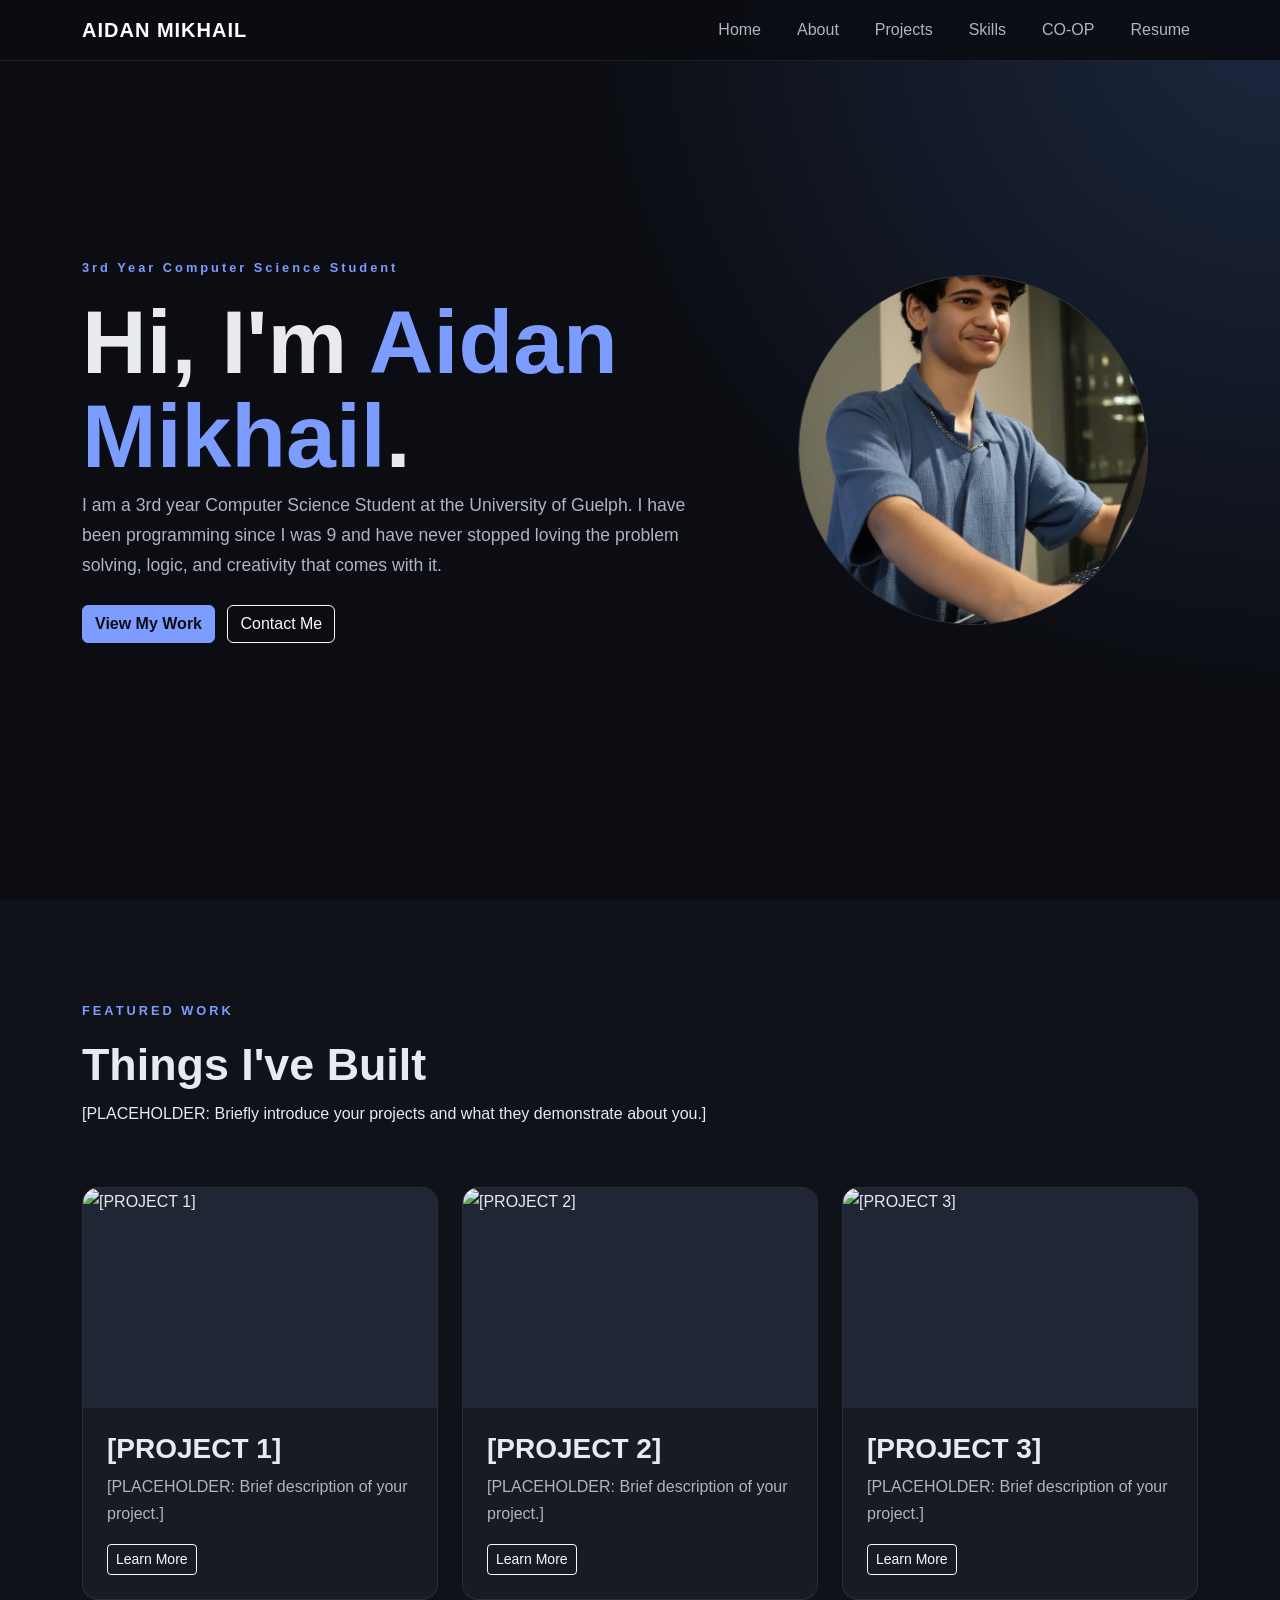
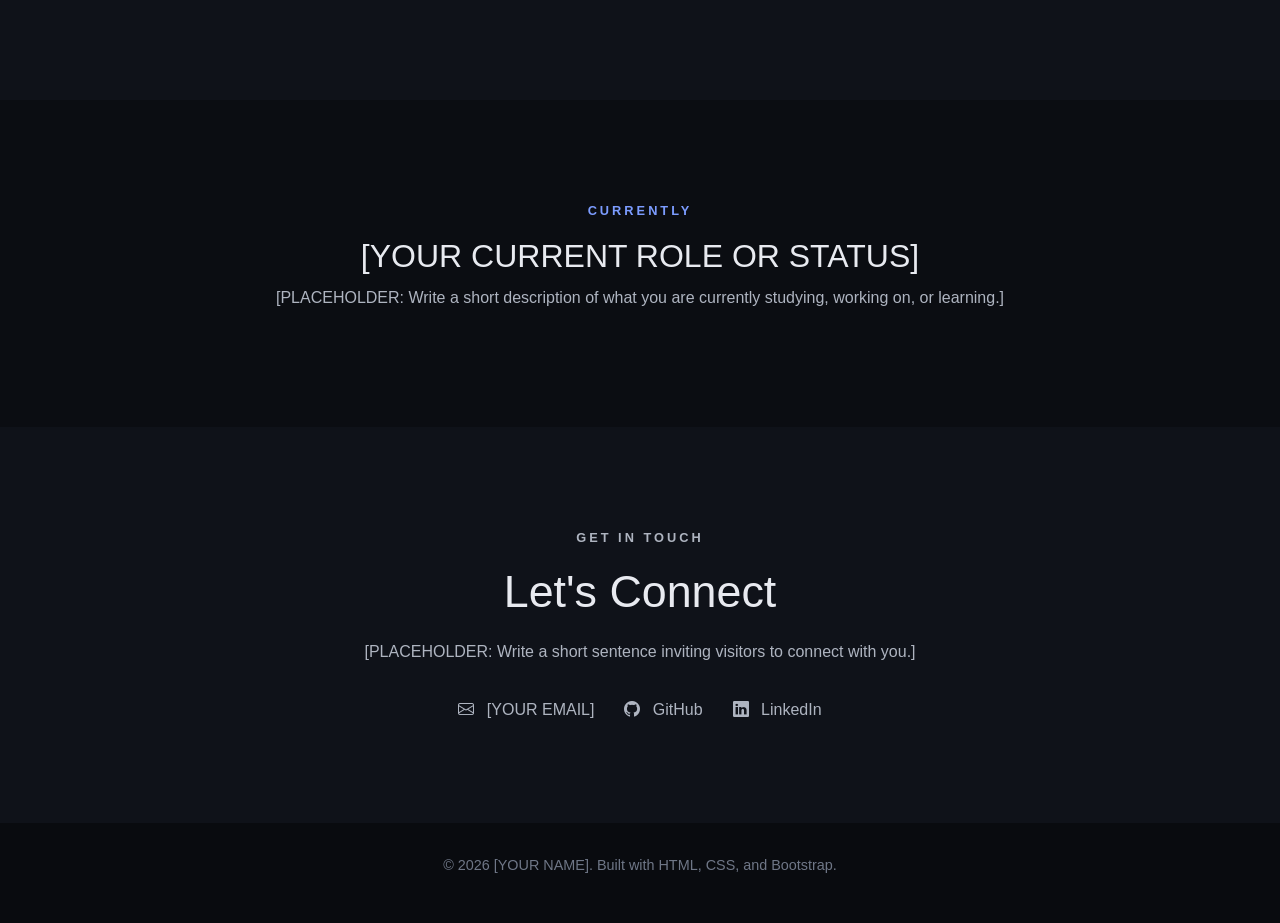
==== index.html @ ecac9c86 "Created Portfolio Placeholders" ====
<!DOCTYPE html>
<html lang="en">

<head>

    <meta charset="UTF-8">

    <meta name="viewport"
          content="width=device-width, initial-scale=1.0">

    <title>Aidan Mikhail | Portfolio</title>

    <!-- Bootstrap -->
    <link
        href="https://cdn.jsdelivr.net/npm/bootstrap@5.3.3/dist/css/bootstrap.min.css"
        rel="stylesheet">

    <!-- Bootstrap Icons -->
    <link
        rel="stylesheet"
        href="https://cdn.jsdelivr.net/npm/bootstrap-icons@1.11.3/font/bootstrap-icons.min.css">

    <!-- Custom CSS -->
    <link rel="stylesheet" href="css/style.css">

</head>


<body>


<!-- ================================================= -->
<!-- NAVIGATION                                        -->
<!-- ================================================= -->

<nav class="navbar navbar-expand-lg navbar-dark fixed-top">

    <div class="container">

        <a class="navbar-brand fw-bold"
           href="index.html">

            AIDAN MIKHAIL

        </a>


        <button
            class="navbar-toggler"
            type="button"
            data-bs-toggle="collapse"
            data-bs-target="#navbarNav">

            <span class="navbar-toggler-icon"></span>

        </button>


        <div class="collapse navbar-collapse"
             id="navbarNav">

            <ul class="navbar-nav ms-auto">

                <li class="nav-item">
                    <a class="nav-link"
                       href="index.html">

                        Home

                    </a>
                </li>


                <li class="nav-item">
                    <a class="nav-link"
                       href="about.html">

                        About

                    </a>
                </li>


                <li class="nav-item">
                    <a class="nav-link"
                       href="projects.html">

                        Projects

                    </a>
                </li>


                <li class="nav-item">
                    <a class="nav-link"
                       href="skills.html">

                        Skills

                    </a>
                </li>


                <li class="nav-item">
                    <a class="nav-link"
                       href="coop.html">

                        CO-OP

                    </a>
                </li>


                <li class="nav-item">
                    <a class="nav-link"
                       href="resume.html">

                        Resume

                    </a>
                </li>

            </ul>

        </div>

    </div>

</nav>



<!-- ================================================= -->
<!-- HERO                                              -->
<!-- ================================================= -->

<section class="hero-section">

    <div class="container">

        <div class="row align-items-center min-vh-100">


            <!-- HERO TEXT -->

            <div class="col-lg-7">

                <p class="hero-subtitle">
                    3rd Year Computer Science Student
                </p>


                <h1>

                    Hi, I'm
                    <span>Aidan Mikhail</span>.

                </h1>


                <p class="hero-description">

                    I am a 3rd year Computer Science Student at the University of Guelph. 
                    I have been programming since I was 9 and have never 
                    stopped loving the problem solving, logic, and creativity that comes with it.

                </p>


                <div class="mt-4">

                    <a href="projects.html"
                       class="btn btn-primary me-2">

                        View My Work

                    </a>


                    <a href="#contact"
                       class="btn btn-outline-light">

                        Contact Me

                    </a>

                </div>

            </div>



            <!-- PROFILE IMAGE -->

            <div class="col-lg-5 text-center">
                <div class="profile-image">
                    <img
                        src="assets/img/profile.jpg"
                        alt="IMAGE ERROR">

                </div>

            </div>

        </div>

    </div>

</section>



<!-- ================================================= -->
<!-- FEATURED PROJECTS                                 -->
<!-- ================================================= -->

<section class="section-padding section-dark">

    <div class="container">

        <div class="section-heading">

            <p class="section-label">
                FEATURED WORK
            </p>

            <h2>
                Things I've Built
            </h2>

            <p>

                [PLACEHOLDER:

                Briefly introduce your projects
                and what they demonstrate about you.]

            </p>

        </div>


        <div class="row g-4">


            <!-- PROJECT 1 -->

            <div class="col-md-4">

                <div class="project-card">

                    <div class="project-image">

                        <img
                            src="assets/images/project-1.jpg"
                            alt="[PROJECT 1]">

                    </div>


                    <div class="p-4">

                        <h3>
                            [PROJECT 1]
                        </h3>

                        <p>

                            [PLACEHOLDER:

                            Brief description of your project.]

                        </p>

                        <a href="projects.html"
                           class="btn btn-sm btn-outline-light">

                            Learn More

                        </a>

                    </div>

                </div>

            </div>



            <!-- PROJECT 2 -->

            <div class="col-md-4">

                <div class="project-card">

                    <div class="project-image">

                        <img
                            src="assets/images/project-2.jpg"
                            alt="[PROJECT 2]">

                    </div>


                    <div class="p-4">

                        <h3>
                            [PROJECT 2]
                        </h3>

                        <p>

                            [PLACEHOLDER:

                            Brief description of your project.]

                        </p>

                        <a href="projects.html"
                           class="btn btn-sm btn-outline-light">

                            Learn More

                        </a>

                    </div>

                </div>

            </div>



            <!-- PROJECT 3 -->

            <div class="col-md-4">

                <div class="project-card">

                    <div class="project-image">

                        <img
                            src="assets/images/project-3.jpg"
                            alt="[PROJECT 3]">

                    </div>


                    <div class="p-4">

                        <h3>
                            [PROJECT 3]
                        </h3>

                        <p>

                            [PLACEHOLDER:

                            Brief description of your project.]

                        </p>

                        <a href="projects.html"
                           class="btn btn-sm btn-outline-light">

                            Learn More

                        </a>

                    </div>

                </div>

            </div>


        </div>

    </div>

</section>



<!-- ================================================= -->
<!-- QUICK INTRODUCTION                               -->
<!-- ================================================= -->

<section class="section-padding">

    <div class="container text-center">

        <p class="section-label">
            CURRENTLY
        </p>

        <h2>
            [YOUR CURRENT ROLE OR STATUS]
        </h2>

        <p class="mx-auto content-limit">

            [PLACEHOLDER:

            Write a short description of what you are
            currently studying, working on, or learning.]

        </p>

    </div>

</section>



<!-- ================================================= -->
<!-- CONTACT                                           -->
<!-- ================================================= -->

<section id="contact"
         class="contact-section section-dark">

    <div class="container text-center">

        <p class="section-label">
            GET IN TOUCH
        </p>

        <h2>
            Let's Connect
        </h2>

        <p>

            [PLACEHOLDER:

            Write a short sentence inviting
            visitors to connect with you.]

        </p>


        <div class="contact-links">

            <a href="mailto:[YOUR EMAIL]">

                <i class="bi bi-envelope"></i>

                [YOUR EMAIL]

            </a>


            <a href="[YOUR GITHUB]">

                <i class="bi bi-github"></i>

                GitHub

            </a>


            <a href="[YOUR LINKEDIN]">

                <i class="bi bi-linkedin"></i>

                LinkedIn

            </a>

        </div>

    </div>

</section>



<!-- ================================================= -->
<!-- FOOTER                                            -->
<!-- ================================================= -->

<footer>

    <div class="container text-center">

        <p>
            © 2026 [YOUR NAME].
            Built with HTML, CSS, and Bootstrap.
        </p>

    </div>

</footer>



<!-- Bootstrap JavaScript -->

<script
    src="https://cdn.jsdelivr.net/npm/bootstrap@5.3.3/dist/js/bootstrap.bundle.min.js">
</script>

</body>

</html>
---- css/style.css ----
/* =========================================
   GLOBAL
========================================= */

* {
    box-sizing: border-box;
}

html {
    scroll-behavior: smooth;
    scroll-padding-top: 80px;
}

body {
    margin: 0;

    background: #0b0d12;

    color: #e8eaf0;

    font-family:
        Inter,
        -apple-system,
        BlinkMacSystemFont,
        "Segoe UI",
        sans-serif;

    line-height: 1.7;
}


/* =========================================
   NAVBAR
========================================= */

.navbar {
    background: rgba(11, 13, 18, 0.9);

    backdrop-filter: blur(12px);

    border-bottom:
        1px solid rgba(255, 255, 255, 0.08);
}

.navbar-brand {
    letter-spacing: 1px;
}

.nav-link {
    color: #aeb4c0 !important;

    margin-left: 20px;

    transition: 0.2s;
}

.nav-link:hover,
.nav-link.active {
    color: white !important;
}


/* =========================================
   HERO
========================================= */

.hero-section {
    background:
        radial-gradient(
            circle at top right,
            #1c2840 0%,
            #0b0d12 45%
        );
}

.hero-subtitle,
.section-label {
    color: #7c9cff;

    font-size: 0.8rem;

    font-weight: 700;

    letter-spacing: 3px;
}

.hero-section h1 {
    font-size: clamp(3rem, 7vw, 6rem);

    font-weight: 800;

    line-height: 1.05;
}

.hero-section h1 span {
    color: #7c9cff;
}

.hero-description {
    max-width: 650px;

    color: #aeb4c0;

    font-size: 1.1rem;
}


/* =========================================
   PAGE HEADER
========================================= */

.page-header {
    padding: 170px 0 90px;

    background:
        radial-gradient(
            circle at top right,
            #1c2840 0%,
            #0b0d12 50%
        );
}

.page-header h1 {
    font-size: 4rem;

    font-weight: 800;

    margin-bottom: 20px;
}


/* =========================================
   PROFILE IMAGE
========================================= */

.profile-image {
    width: 350px;

    height: 350px;

    margin: auto;

    overflow: hidden;

    border-radius: 50%;

    border:
        1px solid rgba(255, 255, 255, 0.15);
}

.profile-image img {
    width: 100%;

    height: 100%;

    object-fit: cover;
}


/* =========================================
   SECTIONS
========================================= */

.section-padding {
    padding: 100px 0;
}

.section-dark {
    background: #0f1219;
}

.section-heading {
    margin-bottom: 60px;

    max-width: 750px;
}

.section-heading h2 {
    font-size: 2.8rem;

    font-weight: 700;
}

.content-limit {
    max-width: 750px;

    color: #aeb4c0;
}


/* =========================================
   BUTTONS
========================================= */

.btn-primary {
    background: #7c9cff;

    border-color: #7c9cff;

    color: #0b0d12;

    font-weight: 600;
}

.btn-primary:hover {
    background: #9db4ff;

    border-color: #9db4ff;

    color: #0b0d12;
}


/* =========================================
   PROJECT CARDS
========================================= */

.project-card {
    height: 100%;

    background: #171b24;

    border:
        1px solid rgba(255, 255, 255, 0.08);

    border-radius: 16px;

    overflow: hidden;

    transition:
        transform 0.25s,
        border-color 0.25s;
}

.project-card:hover {
    transform: translateY(-8px);

    border-color: #7c9cff;
}

.project-image {
    height: 220px;

    display: flex;

    align-items: center;

    justify-content: center;

    overflow: hidden;

    background: #202633;
}

.project-image img {
    width: 100%;

    height: 100%;

    object-fit: cover;
}

.project-card h3,
.project-card h2 {
    font-weight: 700;
}

.project-card p {
    color: #aeb4c0;
}

.project-tech {
    color: #7c9cff !important;

    font-size: 0.85rem;
}


/* =========================================
   SKILLS
========================================= */

.skill-card {
    height: 100%;

    padding: 35px;

    background: #171b24;

    border-radius: 16px;

    border:
        1px solid rgba(255, 255, 255, 0.08);

    transition:
        transform 0.25s,
        border-color 0.25s;
}

.skill-card:hover {
    transform: translateY(-5px);

    border-color: #7c9cff;
}

.skill-card i {
    font-size: 2rem;

    color: #7c9cff;
}

.skill-card h3 {
    margin-top: 20px;

    margin-bottom: 20px;
}

.skill-card p {
    color: #aeb4c0;
}

.skill-list {
    padding: 0;

    margin: 0;

    list-style: none;
}

.skill-list li {
    padding: 7px 0;

    color: #aeb4c0;

    border-bottom:
        1px solid rgba(255, 255, 255, 0.05);
}


/* =========================================
   EDUCATION
========================================= */

.education-card {
    max-width: 800px;

    padding: 40px;

    background: #171b24;

    border-radius: 16px;

    border-left:
        3px solid #7c9cff;
}

.education-card h4 {
    color: #7c9cff;
}

.education-card p {
    color: #aeb4c0;
}


/* =========================================
   CONTACT
========================================= */

.contact-section {
    padding: 100px 0;
}

.contact-section h2 {
    font-size: 2.8rem;

    margin-bottom: 20px;
}

.contact-section p {
    color: #aeb4c0;
}

.contact-links {
    display: flex;

    justify-content: center;

    gap: 30px;

    flex-wrap: wrap;

    margin-top: 30px;
}

.contact-links a {
    color: #aeb4c0;

    text-decoration: none;

    transition: 0.2s;
}

.contact-links a:hover {
    color: #7c9cff;
}

.contact-links i {
    margin-right: 8px;
}


/* =========================================
   RESUME
========================================= */

.resume-placeholder {
    min-height: 400px;

    display: flex;

    flex-direction: column;

    align-items: center;

    justify-content: center;

    text-align: center;

    background: #171b24;

    border:
        1px dashed #586174;

    border-radius: 16px;
}

.resume-placeholder i {
    font-size: 4rem;

    color: #7c9cff;

    margin-bottom: 20px;
}

.resume-placeholder p {
    color: #aeb4c0;
}


/* =========================================
   FOOTER
========================================= */

footer {
    padding: 30px 0;

    background: #090b0f;

    color: #6f7787;

    font-size: 0.9rem;
}


/* =========================================
   MOBILE
========================================= */

@media (max-width: 991px) {

    .nav-link {
        margin-left: 0;

        margin-top: 10px;
    }

    .hero-section {
        text-align: center;
    }

    .hero-description {
        margin-left: auto;

        margin-right: auto;
    }

    .profile-image {
        width: 280px;

        height: 280px;

        margin-top: 90px;
    }

    .page-header h1 {
        font-size: 3rem;
    }

}


@media (max-width: 576px) {

    .section-padding {
        padding: 70px 0;
    }

    .hero-section h1 {
        font-size: 3rem;
    }

    .page-header h1 {
        font-size: 2.5rem;
    }

    .section-heading h2 {
        font-size: 2.2rem;
    }

}
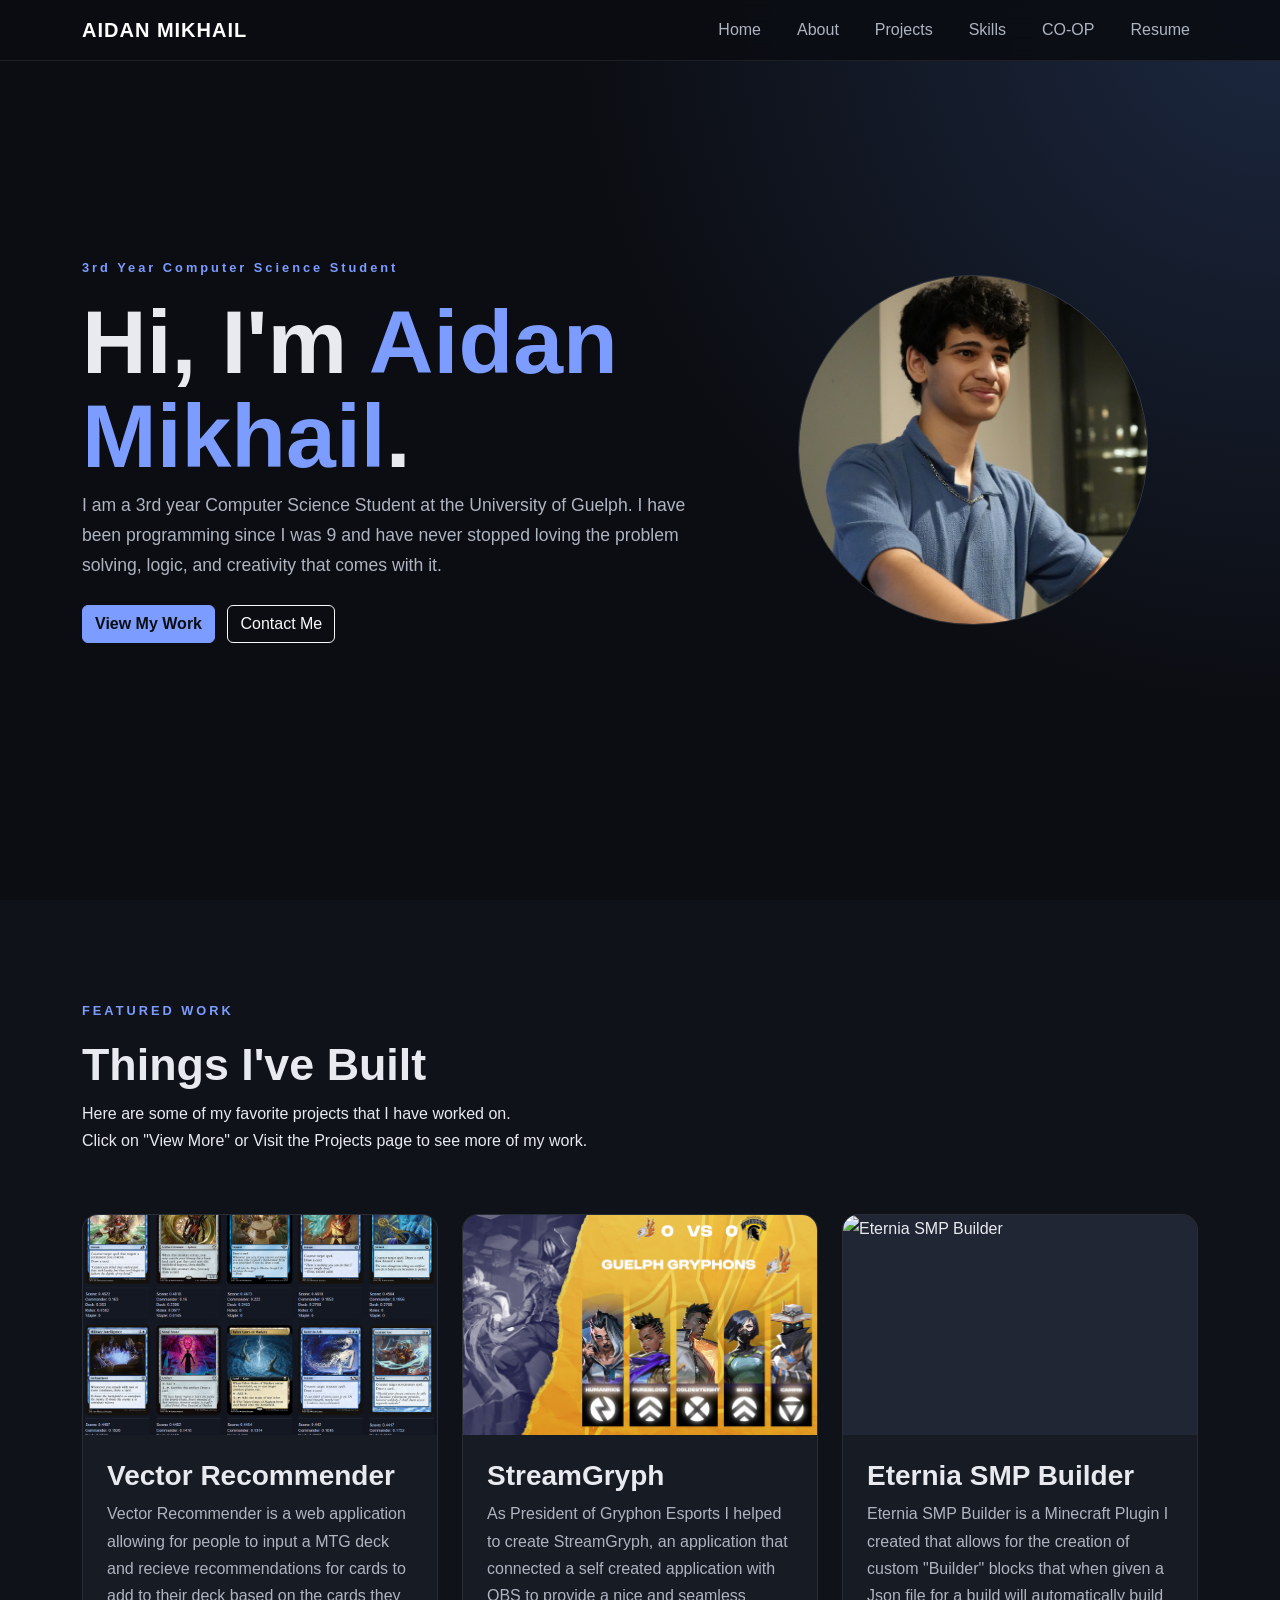
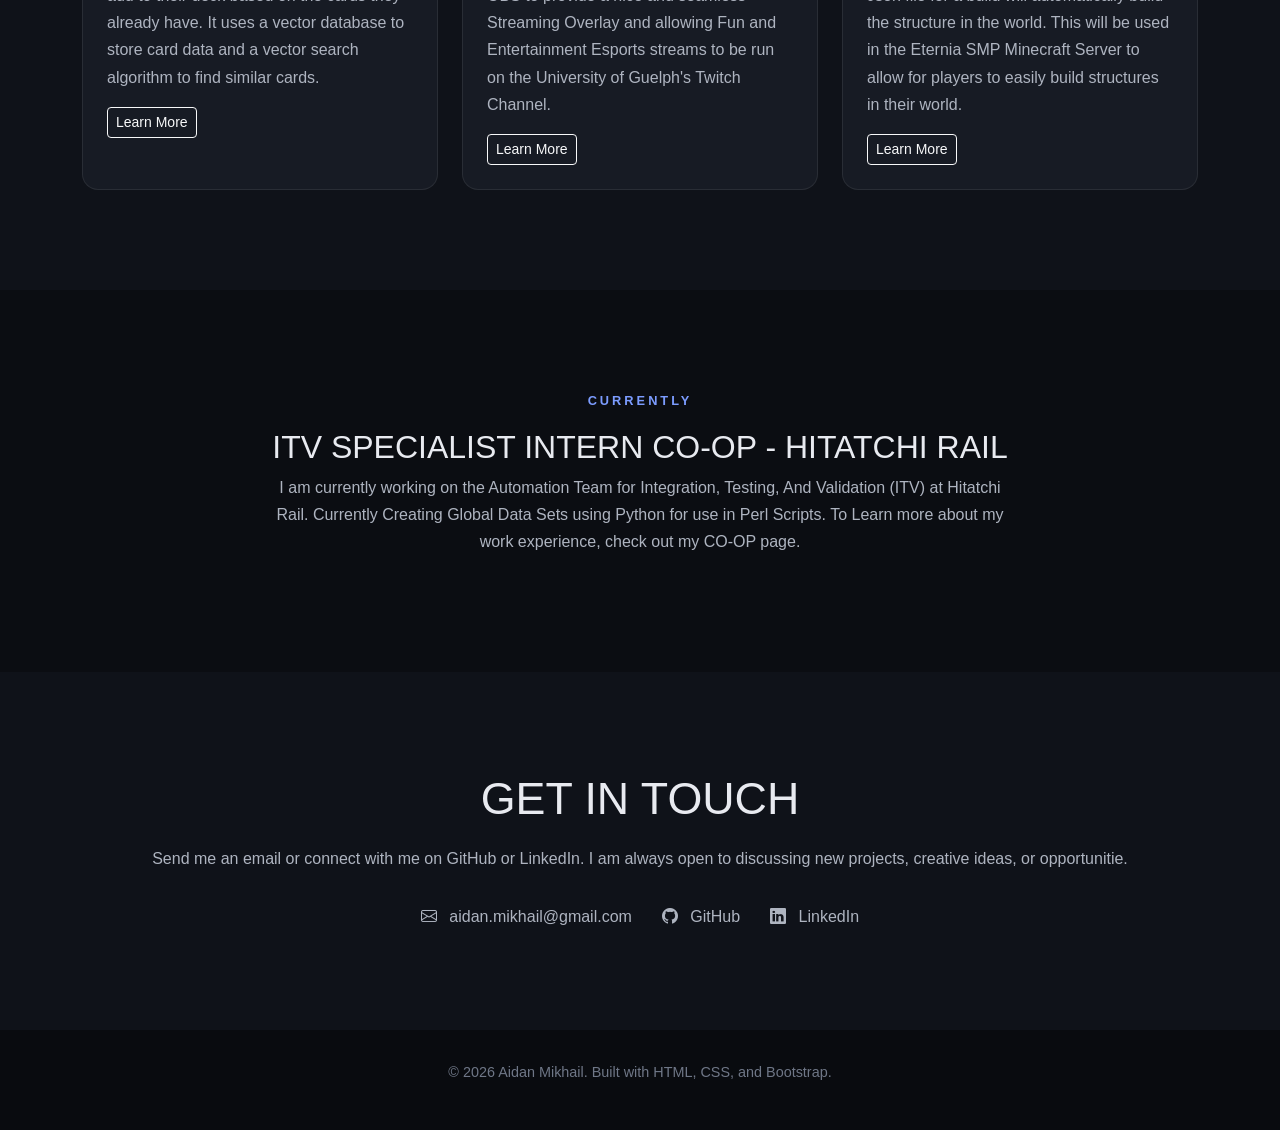
==== commit ff71de5b: "Added Finished Footer and Contacts to all the pages. Completed Home Page (Except for Picture of Proj" ====
--- a/index.html
+++ b/index.html
@@ -229,12 +229,8 @@
             </h2>
 
             <p>
-
-                [PLACEHOLDER:
-
-                Briefly introduce your projects
-                and what they demonstrate about you.]
-
+                Here are some of my favorite projects that I have worked on. <br>
+                Click on "View More" or Visit the Projects page to see more of my work.
             </p>
 
         </div>
@@ -252,8 +248,8 @@
                     <div class="project-image">
 
                         <img
-                            src="assets/images/project-1.jpg"
-                            alt="[PROJECT 1]">
+                            src="assets/img/project-1.jpg"
+                            alt="Vector Recommender">
 
                     </div>
 
@@ -261,15 +257,11 @@
                     <div class="p-4">
 
                         <h3>
-                            [PROJECT 1]
+                            Vector Recommender
                         </h3>
 
                         <p>
-
-                            [PLACEHOLDER:
-
-                            Brief description of your project.]
-
+                            Vector Recommender is a web application allowing for people to input a MTG deck and recieve recommendations for cards to add to their deck based on the cards they already have. It uses a vector database to store card data and a vector search algorithm to find similar cards.
                         </p>
 
                         <a href="projects.html"
@@ -296,8 +288,8 @@
                     <div class="project-image">
 
                         <img
-                            src="assets/images/project-2.jpg"
-                            alt="[PROJECT 2]">
+                            src="assets/img/project-2.jpg"
+                            alt="StreamGryph">
 
                     </div>
 
@@ -305,14 +297,12 @@
                     <div class="p-4">
 
                         <h3>
-                            [PROJECT 2]
+                            StreamGryph
                         </h3>
 
                         <p>
 
-                            [PLACEHOLDER:
-
-                            Brief description of your project.]
+                            As President of Gryphon Esports I helped to create StreamGryph, an application that connected a self created application with OBS to provide a nice and seamless Streaming Overlay and allowing Fun and Entertainment Esports streams to be run on the University of Guelph's Twitch Channel.
 
                         </p>
 
@@ -340,8 +330,8 @@
                     <div class="project-image">
 
                         <img
-                            src="assets/images/project-3.jpg"
-                            alt="[PROJECT 3]">
+                            src="assets/img/project-3.jpg"
+                            alt="Eternia SMP Builder">
 
                     </div>
 
@@ -349,14 +339,12 @@
                     <div class="p-4">
 
                         <h3>
-                            [PROJECT 3]
+                            Eternia SMP Builder
                         </h3>
 
                         <p>
 
-                            [PLACEHOLDER:
-
-                            Brief description of your project.]
+                            Eternia SMP Builder is a Minecraft Plugin I created that allows for the creation of custom "Builder" blocks that when given a Json file for a build will automatically build the structure in the world. This will be used in the Eternia SMP Minecraft Server to allow for players to easily build structures in their world.
 
                         </p>
 
@@ -395,15 +383,12 @@
         </p>
 
         <h2>
-            [YOUR CURRENT ROLE OR STATUS]
+            ITV SPECIALIST INTERN CO-OP - HITATCHI RAIL
         </h2>
 
         <p class="mx-auto content-limit">
 
-            [PLACEHOLDER:
-
-            Write a short description of what you are
-            currently studying, working on, or learning.]
+            I am currently working on the Automation Team for Integration, Testing, And Validation (ITV) at Hitatchi Rail. Currently Creating Global Data Sets using Python for use in Perl Scripts. To Learn more about my work experience, check out my CO-OP page.
 
         </p>
 
@@ -422,70 +407,63 @@
 
     <div class="container text-center">
 
-        <p class="section-label">
+        <h2>
             GET IN TOUCH
+        </h2>
+
+        <p>
+
+            Send me an email or connect with me on GitHub or LinkedIn. I am always open to discussing new projects, creative ideas, or opportunitie.
+
         </p>
 
-        <h2>
-            Let's Connect
-        </h2>
+
+        <div class="contact-links">
+
+            <a href="mailto:aidan.mikhail@gmail.com">
+
+                <i class="bi bi-envelope"></i>
+
+                aidan.mikhail@gmail.com
+
+            </a>
+
+
+            <a href="https://github.com/AidanMikhail">
+
+                <i class="bi bi-github"></i>
+
+                GitHub
+
+            </a>
+
+
+            <a href="https://www.linkedin.com/in/aidan-mikhail/">
+
+                <i class="bi bi-linkedin"></i>
+
+                LinkedIn
+
+            </a>
+
+        </div>
+
+    </div>
+
+</section>
+
+
+
+<!-- ================================================= -->
+<!-- FOOTER                                            -->
+<!-- ================================================= -->
+
+<footer>
+
+    <div class="container text-center">
 
         <p>
-
-            [PLACEHOLDER:
-
-            Write a short sentence inviting
-            visitors to connect with you.]
-
-        </p>
-
-
-        <div class="contact-links">
-
-            <a href="mailto:[YOUR EMAIL]">
-
-                <i class="bi bi-envelope"></i>
-
-                [YOUR EMAIL]
-
-            </a>
-
-
-            <a href="[YOUR GITHUB]">
-
-                <i class="bi bi-github"></i>
-
-                GitHub
-
-            </a>
-
-
-            <a href="[YOUR LINKEDIN]">
-
-                <i class="bi bi-linkedin"></i>
-
-                LinkedIn
-
-            </a>
-
-        </div>
-
-    </div>
-
-</section>
-
-
-
-<!-- ================================================= -->
-<!-- FOOTER                                            -->
-<!-- ================================================= -->
-
-<footer>
-
-    <div class="container text-center">
-
-        <p>
-            © 2026 [YOUR NAME].
+            © 2026 Aidan Mikhail.
             Built with HTML, CSS, and Bootstrap.
         </p>
 
--- a/css/style.css
+++ b/css/style.css
@@ -138,7 +138,7 @@
 
     height: 350px;
 
-    margin: auto;
+    margin: 180px auto;
 
     overflow: hidden;
 
@@ -154,6 +154,7 @@
     height: 100%;
 
     object-fit: cover;
+    object-position: center 10%;
 }
 
 
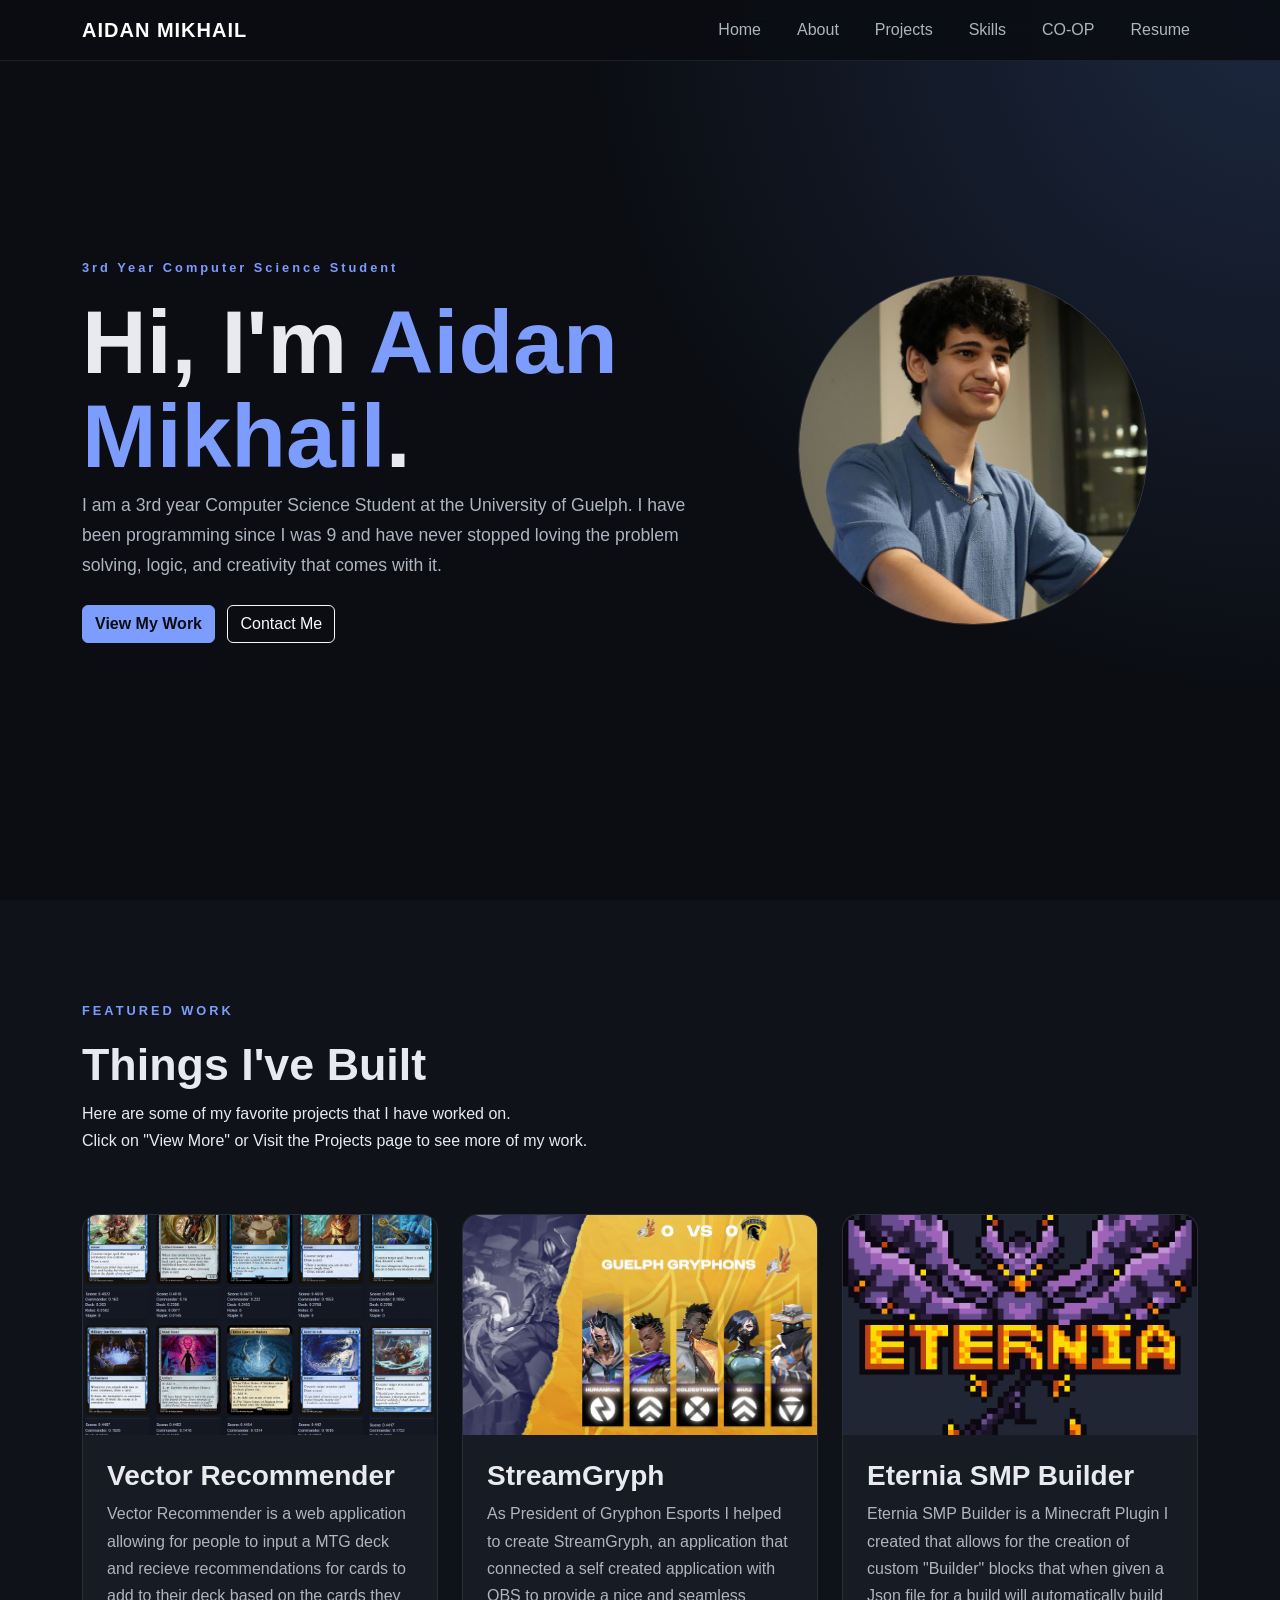
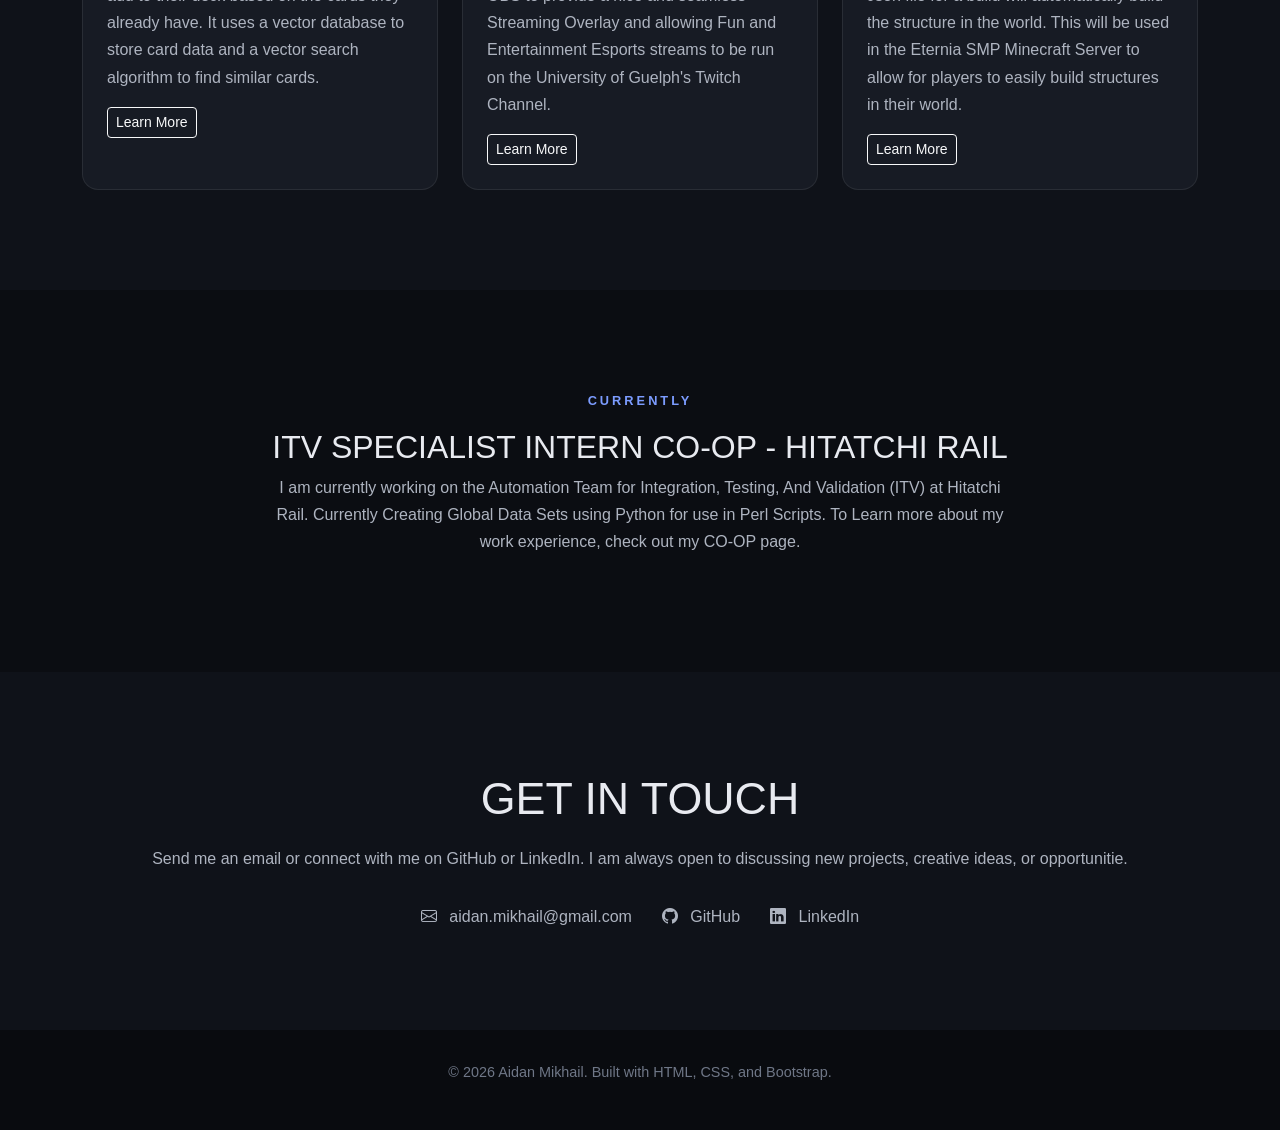
==== commit 9e7bfbd1: "Finished Project Page" ====
--- a/index.html
+++ b/index.html
@@ -8,7 +8,7 @@
     <meta name="viewport"
           content="width=device-width, initial-scale=1.0">
 
-    <title>Aidan Mikhail | Portfolio</title>
+    <title> Portfolio | AIDAN MIKHAIL </title>
 
     <!-- Bootstrap -->
     <link
--- a/css/style.css
+++ b/css/style.css
@@ -135,10 +135,9 @@
 
 .profile-image {
     width: 350px;
-
     height: 350px;
 
-    margin: 180px auto;
+    margin: 0 auto;
 
     overflow: hidden;
 
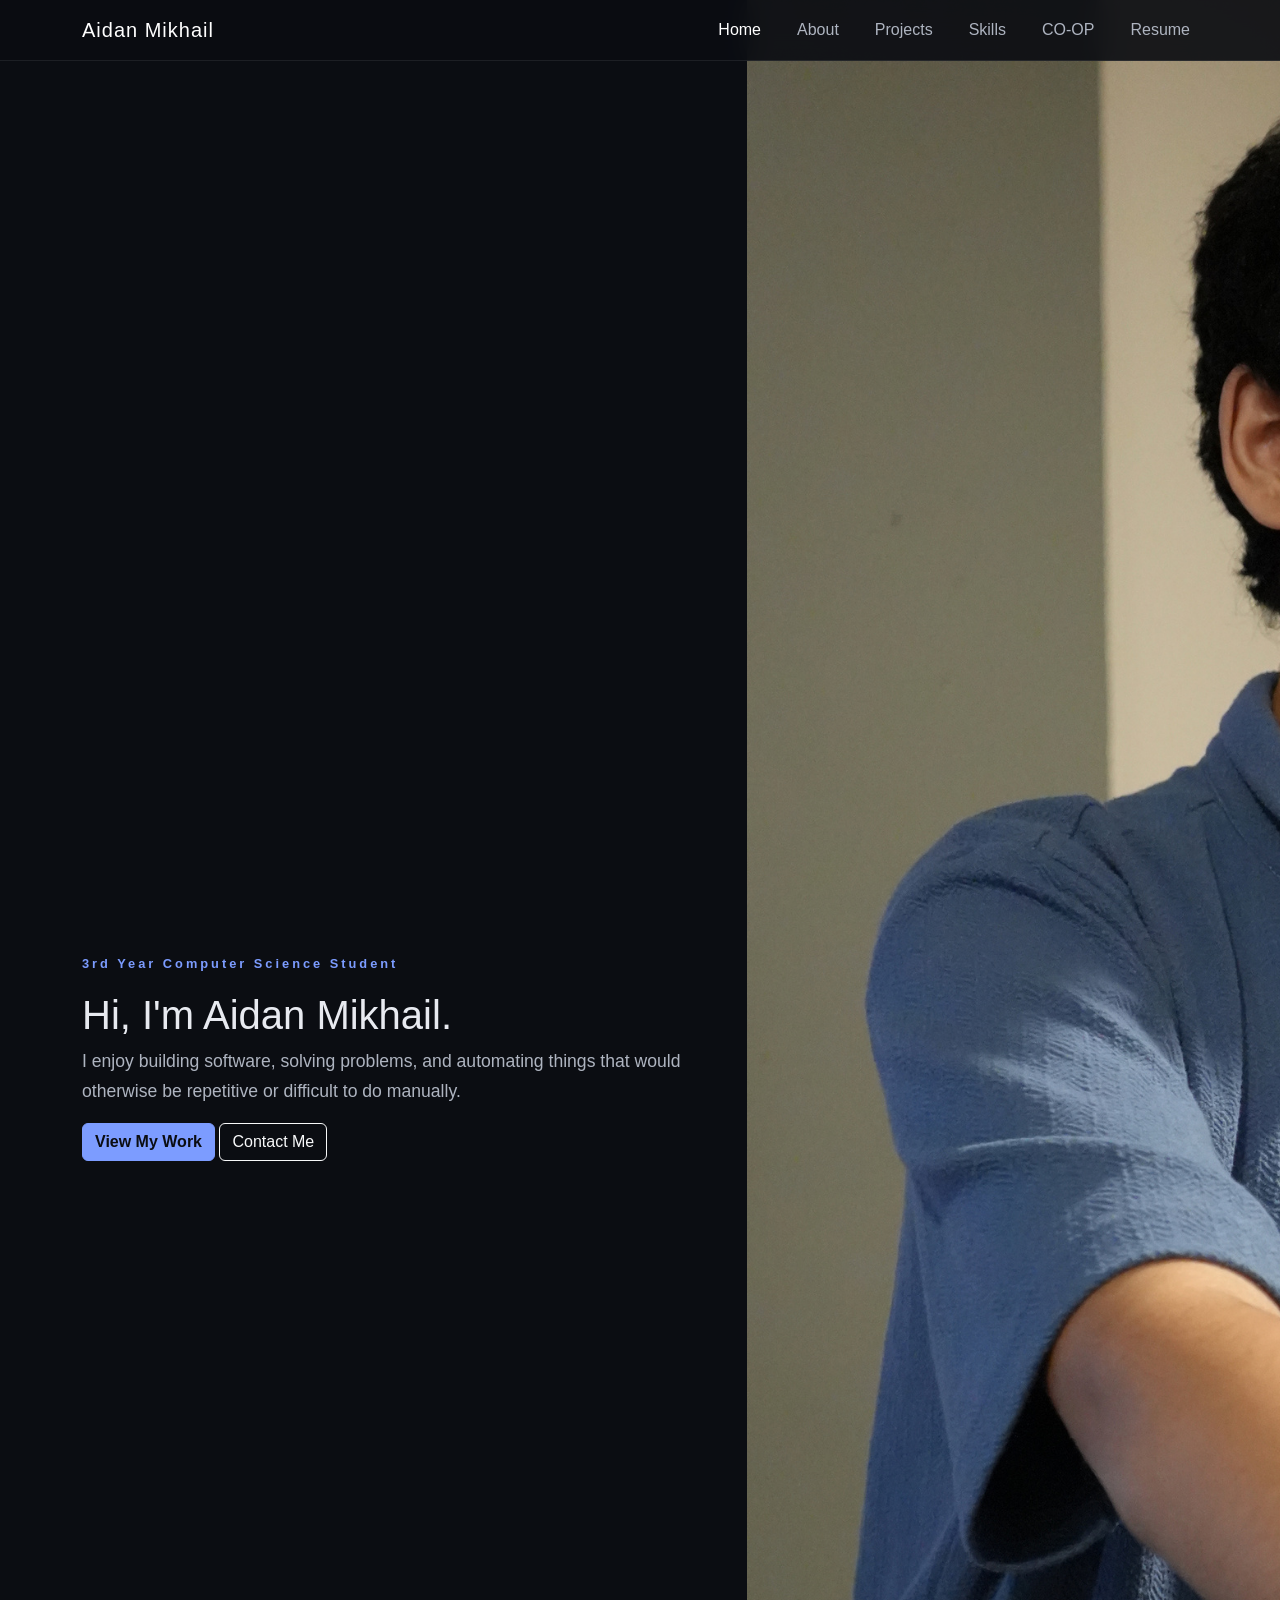
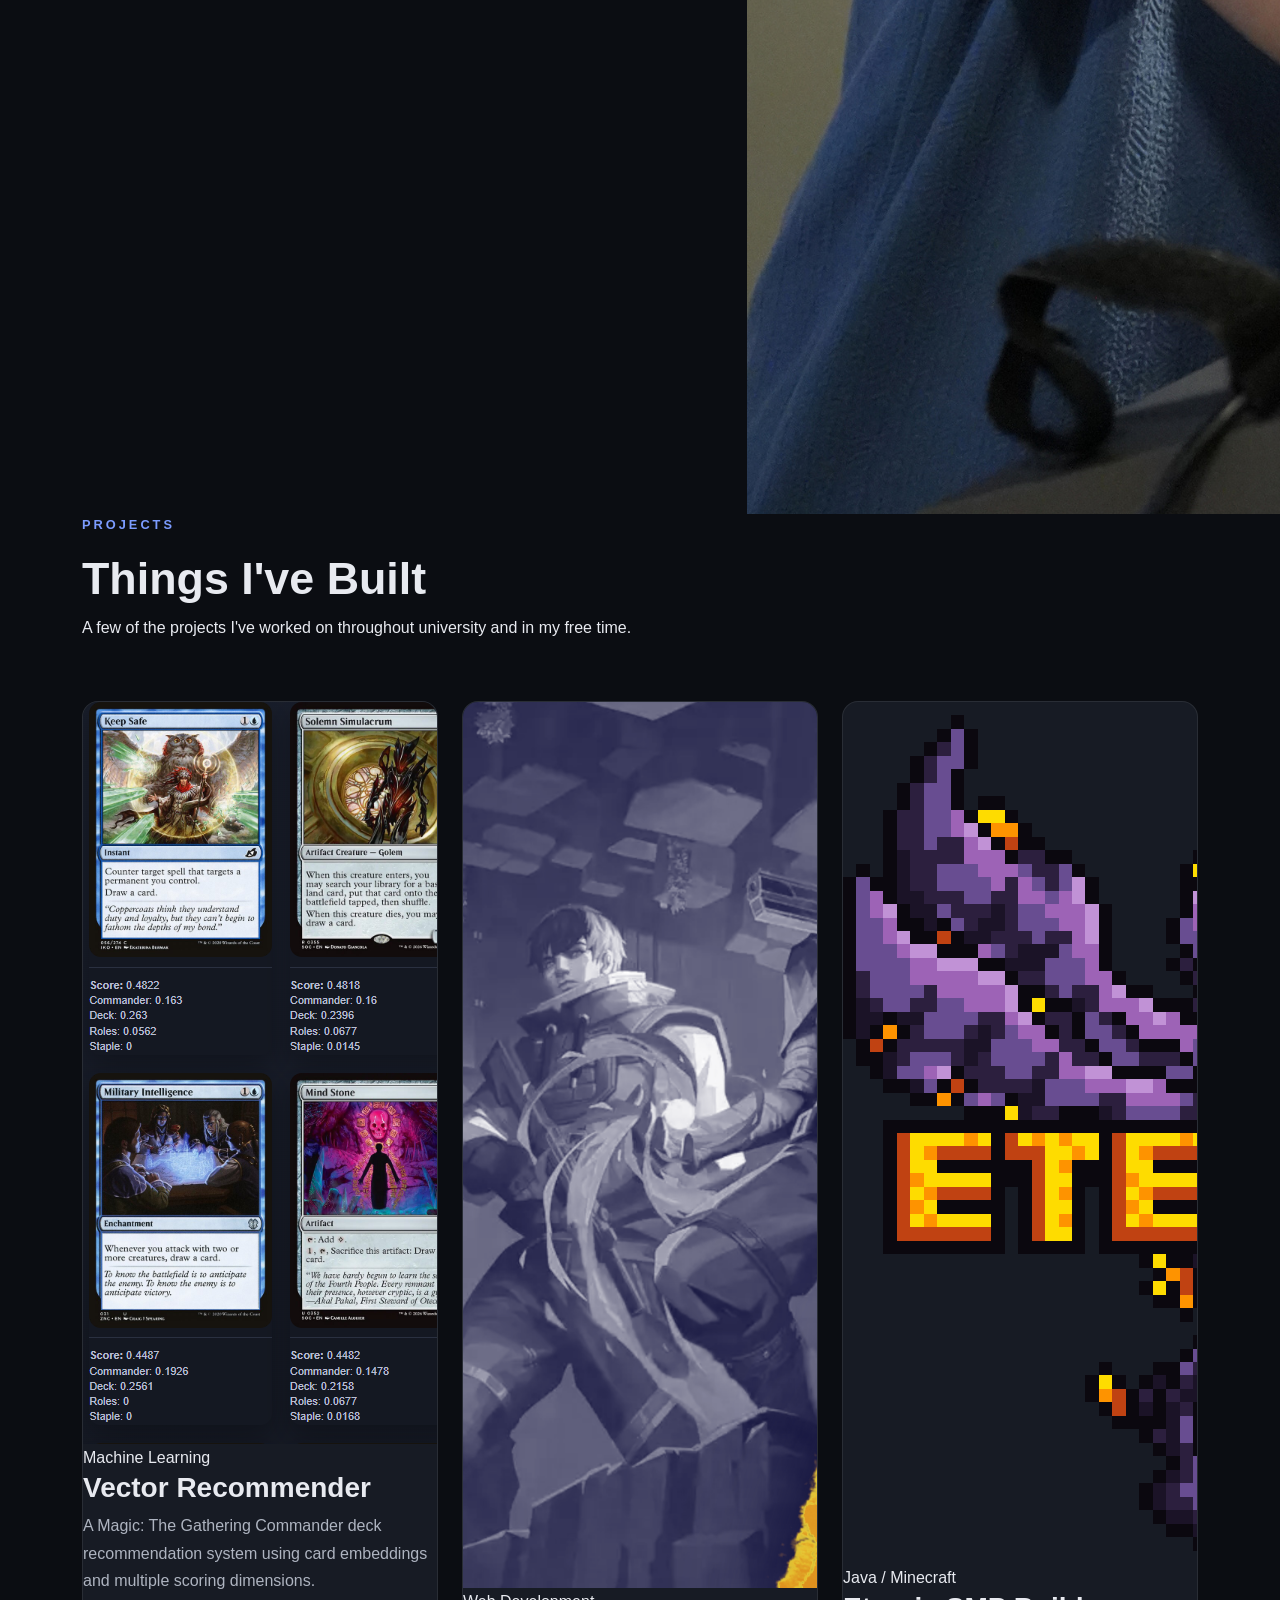
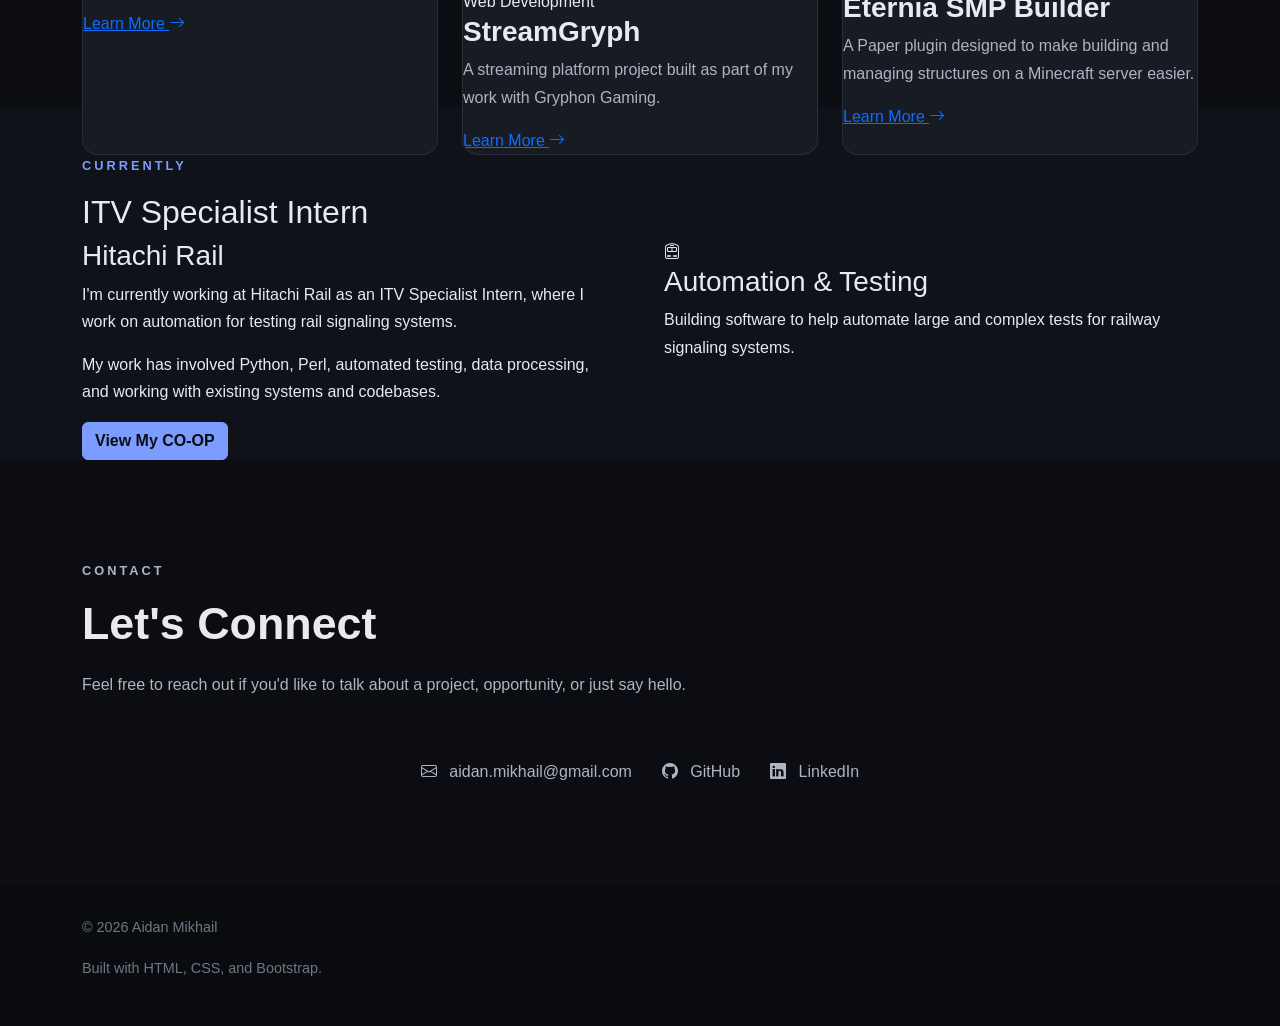
==== commit 9035673c: "Added Electric Cursor Effect to pages. This was created with the help of AI" ====
--- a/index.html
+++ b/index.html
@@ -1,14 +1,14 @@
 <!DOCTYPE html>
 <html lang="en">
-
 <head>
 
     <meta charset="UTF-8">
 
-    <meta name="viewport"
-          content="width=device-width, initial-scale=1.0">
-
-    <title> Portfolio | AIDAN MIKHAIL </title>
+    <meta
+        name="viewport"
+        content="width=device-width, initial-scale=1.0">
+
+    <title>Home | Aidan Mikhail</title>
 
     <!-- Bootstrap -->
     <link
@@ -21,102 +21,93 @@
         href="https://cdn.jsdelivr.net/npm/bootstrap-icons@1.11.3/font/bootstrap-icons.min.css">
 
     <!-- Custom CSS -->
-    <link rel="stylesheet" href="css/style.css">
+    <link
+        rel="stylesheet"
+        href="css/style.css">
+    <link rel="stylesheet" href="css/electric-cursor.css">
 
 </head>
 
-
 <body>
 
-
-<!-- ================================================= -->
-<!-- NAVIGATION                                        -->
-<!-- ================================================= -->
+<!-- =========================================
+     NAVBAR
+========================================= -->
 
 <nav class="navbar navbar-expand-lg navbar-dark fixed-top">
 
     <div class="container">
 
-        <a class="navbar-brand fw-bold"
-           href="index.html">
-
-            AIDAN MIKHAIL
-
+        <a
+            class="navbar-brand electric-hover"
+            href="index.html">
+            Aidan Mikhail
         </a>
-
 
         <button
             class="navbar-toggler"
             type="button"
             data-bs-toggle="collapse"
-            data-bs-target="#navbarNav">
+            data-bs-target="#navbarNav"
+            aria-controls="navbarNav"
+            aria-expanded="false"
+            aria-label="Toggle navigation">
 
             <span class="navbar-toggler-icon"></span>
 
         </button>
 
-
-        <div class="collapse navbar-collapse"
-             id="navbarNav">
+        <div
+            class="collapse navbar-collapse"
+            id="navbarNav">
 
             <ul class="navbar-nav ms-auto">
 
                 <li class="nav-item">
-                    <a class="nav-link"
-                       href="index.html">
-
+                    <a
+                        class="nav-link active electric-hover"
+                        href="index.html">
                         Home
-
                     </a>
                 </li>
 
-
                 <li class="nav-item">
-                    <a class="nav-link"
-                       href="about.html">
-
+                    <a
+                        class="nav-link electric-hover"
+                        href="about.html">
                         About
-
                     </a>
                 </li>
 
-
                 <li class="nav-item">
-                    <a class="nav-link"
-                       href="projects.html">
-
+                    <a
+                        class="nav-link electric-hover"
+                        href="projects.html">
                         Projects
-
                     </a>
                 </li>
 
-
                 <li class="nav-item">
-                    <a class="nav-link"
-                       href="skills.html">
-
+                    <a
+                        class="nav-link electric-hover"
+                        href="skills.html">
                         Skills
-
                     </a>
                 </li>
 
-
                 <li class="nav-item">
-                    <a class="nav-link"
-                       href="coop.html">
-
+                    <a
+                        class="nav-link electric-hover"
+                        href="coop.html">
                         CO-OP
-
                     </a>
                 </li>
 
-
                 <li class="nav-item">
-                    <a class="nav-link"
-                       href="resume.html">
-
+                    <a
+                        class="nav-link electric-hover"
+                        href="resume.html">
                         Resume
-
                     </a>
                 </li>
 
@@ -129,19 +120,15 @@
 </nav>
 
 
-
-<!-- ================================================= -->
-<!-- HERO                                              -->
-<!-- ================================================= -->
-
-<section class="hero-section">
+<!-- =========================================
+     HERO
+========================================= -->
+
+<section class="hero">
 
     <div class="container">
 
-        <div class="row align-items-center min-vh-100">
-
-
-            <!-- HERO TEXT -->
+        <div class="row align-items-center">
 
             <div class="col-lg-7">
 
@@ -149,56 +136,41 @@
                     3rd Year Computer Science Student
                 </p>
 
-
                 <h1>
-
                     Hi, I'm
-                    <span>Aidan Mikhail</span>.
-
+                    <span>Aidan Mikhail.</span>
                 </h1>
 
-
                 <p class="hero-description">
-
-                    I am a 3rd year Computer Science Student at the University of Guelph. 
-                    I have been programming since I was 9 and have never 
-                    stopped loving the problem solving, logic, and creativity that comes with it.
-
+                    I enjoy building software, solving problems, and
+                    automating things that would otherwise be repetitive
+                    or difficult to do manually.
                 </p>
 
-
-                <div class="mt-4">
-
-                    <a href="projects.html"
-                       class="btn btn-primary me-2">
-
+                <div class="hero-buttons">
+
+                    <a
+                        href="projects.html"
+                        class="btn btn-primary electric-hover">
                         View My Work
-
-                    </a>
-
-
-                    <a href="#contact"
-                       class="btn btn-outline-light">
-
+                    </a>
+
+                    <a
+                        href="#contact"
+                        class="btn btn-outline-light electric-hover">
                         Contact Me
-
                     </a>
 
                 </div>
 
             </div>
 
-
-
-            <!-- PROFILE IMAGE -->
-
             <div class="col-lg-5 text-center">
-                <div class="profile-image">
-                    <img
-                        src="assets/img/profile.jpg"
-                        alt="IMAGE ERROR">
-
-                </div>
+
+                <img
+                    src="assets/img/profile.jpg"
+                    alt="Aidan Mikhail"
+                    class="hero-image">
 
             </div>
 
@@ -209,19 +181,18 @@
 </section>
 
 
-
-<!-- ================================================= -->
-<!-- FEATURED PROJECTS                                 -->
-<!-- ================================================= -->
-
-<section class="section-padding section-dark">
+<!-- =========================================
+     FEATURED PROJECTS
+========================================= -->
+
+<section class="section" id="projects">
 
     <div class="container">
 
         <div class="section-heading">
 
             <p class="section-label">
-                FEATURED WORK
+                PROJECTS
             </p>
 
             <h2>
@@ -229,8 +200,8 @@
             </h2>
 
             <p>
-                Here are some of my favorite projects that I have worked on. <br>
-                Click on "View More" or Visit the Projects page to see more of my work.
+                A few of the projects I've worked on throughout university
+                and in my free time.
             </p>
 
         </div>
@@ -238,37 +209,37 @@
 
         <div class="row g-4">
 
-
-            <!-- PROJECT 1 -->
-
-            <div class="col-md-4">
-
-                <div class="project-card">
-
-                    <div class="project-image">
-
-                        <img
-                            src="assets/img/project-1.jpg"
-                            alt="Vector Recommender">
-
-                    </div>
-
-
-                    <div class="p-4">
+            <!-- Vector Recommender -->
+
+            <div class="col-lg-4">
+
+                <div class="project-card electric-hover">
+
+                    <img
+                        src="assets/img/project-1.jpg"
+                        alt="Vector Recommender">
+
+                    <div class="project-card-body">
+
+                        <span class="project-category">
+                            Machine Learning
+                        </span>
 
                         <h3>
                             Vector Recommender
                         </h3>
 
                         <p>
-                            Vector Recommender is a web application allowing for people to input a MTG deck and recieve recommendations for cards to add to their deck based on the cards they already have. It uses a vector database to store card data and a vector search algorithm to find similar cards.
+                            A Magic: The Gathering Commander deck
+                            recommendation system using card embeddings
+                            and multiple scoring dimensions.
                         </p>
 
-                        <a href="projects.html"
-                           class="btn btn-sm btn-outline-light">
-
+                        <a
+                            href="projects.html"
+                            class="project-link electric-hover">
                             Learn More
-
+                            <i class="bi bi-arrow-right"></i>
                         </a>
 
                     </div>
@@ -278,39 +249,36 @@
             </div>
 
 
-
-            <!-- PROJECT 2 -->
-
-            <div class="col-md-4">
-
-                <div class="project-card">
-
-                    <div class="project-image">
-
-                        <img
-                            src="assets/img/project-2.jpg"
-                            alt="StreamGryph">
-
-                    </div>
-
-
-                    <div class="p-4">
+            <!-- StreamGryph -->
+
+            <div class="col-lg-4">
+
+                <div class="project-card electric-hover">
+
+                    <img
+                        src="assets/img/project-2.jpg"
+                        alt="StreamGryph">
+
+                    <div class="project-card-body">
+
+                        <span class="project-category">
+                            Web Development
+                        </span>
 
                         <h3>
                             StreamGryph
                         </h3>
 
                         <p>
-
-                            As President of Gryphon Esports I helped to create StreamGryph, an application that connected a self created application with OBS to provide a nice and seamless Streaming Overlay and allowing Fun and Entertainment Esports streams to be run on the University of Guelph's Twitch Channel.
-
+                            A streaming platform project built as part
+                            of my work with Gryphon Gaming.
                         </p>
 
-                        <a href="projects.html"
-                           class="btn btn-sm btn-outline-light">
-
+                        <a
+                            href="projects.html"
+                            class="project-link electric-hover">
                             Learn More
-
+                            <i class="bi bi-arrow-right"></i>
                         </a>
 
                     </div>
@@ -320,39 +288,36 @@
             </div>
 
 
-
-            <!-- PROJECT 3 -->
-
-            <div class="col-md-4">
-
-                <div class="project-card">
-
-                    <div class="project-image">
-
-                        <img
-                            src="assets/img/project-3.jpg"
-                            alt="Eternia SMP Builder">
-
-                    </div>
-
-
-                    <div class="p-4">
+            <!-- Eternia SMP Builder -->
+
+            <div class="col-lg-4">
+
+                <div class="project-card electric-hover">
+
+                    <img
+                        src="assets/img/project-3.jpg"
+                        alt="Eternia SMP Builder">
+
+                    <div class="project-card-body">
+
+                        <span class="project-category">
+                            Java / Minecraft
+                        </span>
 
                         <h3>
                             Eternia SMP Builder
                         </h3>
 
                         <p>
-
-                            Eternia SMP Builder is a Minecraft Plugin I created that allows for the creation of custom "Builder" blocks that when given a Json file for a build will automatically build the structure in the world. This will be used in the Eternia SMP Minecraft Server to allow for players to easily build structures in their world.
-
+                            A Paper plugin designed to make building and
+                            managing structures on a Minecraft server easier.
                         </p>
 
-                        <a href="projects.html"
-                           class="btn btn-sm btn-outline-light">
-
+                        <a
+                            href="projects.html"
+                            class="project-link electric-hover">
                             Learn More
-
+                            <i class="bi bi-arrow-right"></i>
                         </a>
 
                     </div>
@@ -361,7 +326,6 @@
 
             </div>
 
-
         </div>
 
     </div>
@@ -369,101 +333,173 @@
 </section>
 
 
-
-<!-- ================================================= -->
-<!-- QUICK INTRODUCTION                               -->
-<!-- ================================================= -->
-
-<section class="section-padding">
-
-    <div class="container text-center">
-
-        <p class="section-label">
-            CURRENTLY
+<!-- =========================================
+     CURRENT WORK
+========================================= -->
+
+<section class="section section-dark">
+
+    <div class="container">
+
+        <div class="row align-items-center g-5">
+
+            <div class="col-lg-6">
+
+                <p class="section-label">
+                    CURRENTLY
+                </p>
+
+                <h2>
+                    ITV Specialist Intern
+                </h2>
+
+                <h3 class="company-name">
+                    Hitachi Rail
+                </h3>
+
+                <p>
+                    I'm currently working at Hitachi Rail as an ITV
+                    Specialist Intern, where I work on automation for
+                    testing rail signaling systems.
+                </p>
+
+                <p>
+                    My work has involved Python, Perl, automated testing,
+                    data processing, and working with existing systems
+                    and codebases.
+                </p>
+
+                <a
+                    href="coop.html"
+                    class="btn btn-primary electric-hover">
+                    View My CO-OP
+                </a>
+
+            </div>
+
+            <div class="col-lg-6">
+
+                <div class="work-card electric-hover">
+
+                    <div class="work-icon">
+                        <i class="bi bi-train-front"></i>
+                    </div>
+
+                    <div>
+
+                        <h3>
+                            Automation & Testing
+                        </h3>
+
+                        <p>
+                            Building software to help automate large and
+                            complex tests for railway signaling systems.
+                        </p>
+
+                    </div>
+
+                </div>
+
+            </div>
+
+        </div>
+
+    </div>
+
+</section>
+
+
+<!-- =========================================
+     CONTACT
+========================================= -->
+
+<section
+    class="section contact-section"
+    id="contact">
+
+    <div class="container">
+
+        <div class="section-heading">
+
+            <p class="section-label">
+                CONTACT
+            </p>
+
+            <h2>
+                Let's Connect
+            </h2>
+
+            <p>
+                Feel free to reach out if you'd like to talk about a
+                project, opportunity, or just say hello.
+            </p>
+
+        </div>
+
+        <div class="contact-links">
+
+            <a
+                href="mailto:aidan.mikhail@gmail.com"
+                class="contact-link electric-hover">
+
+                <i class="bi bi-envelope"></i>
+
+                <span>
+                    aidan.mikhail@gmail.com
+                </span>
+
+            </a>
+
+
+            <a
+                href="https://github.com/AidanMikhail"
+                target="_blank"
+                rel="noopener noreferrer"
+                class="contact-link electric-hover">
+
+                <i class="bi bi-github"></i>
+
+                <span>
+                    GitHub
+                </span>
+
+            </a>
+
+
+            <a
+                href="https://www.linkedin.com/in/aidan-mikhail/"
+                target="_blank"
+                rel="noopener noreferrer"
+                class="contact-link electric-hover">
+
+                <i class="bi bi-linkedin"></i>
+
+                <span>
+                    LinkedIn
+                </span>
+
+            </a>
+
+        </div>
+
+    </div>
+
+</section>
+
+
+<!-- =========================================
+     FOOTER
+========================================= -->
+
+<footer>
+
+    <div class="container">
+
+        <p>
+            © 2026 Aidan Mikhail
         </p>
 
-        <h2>
-            ITV SPECIALIST INTERN CO-OP - HITATCHI RAIL
-        </h2>
-
-        <p class="mx-auto content-limit">
-
-            I am currently working on the Automation Team for Integration, Testing, And Validation (ITV) at Hitatchi Rail. Currently Creating Global Data Sets using Python for use in Perl Scripts. To Learn more about my work experience, check out my CO-OP page.
-
-        </p>
-
-    </div>
-
-</section>
-
-
-
-<!-- ================================================= -->
-<!-- CONTACT                                           -->
-<!-- ================================================= -->
-
-<section id="contact"
-         class="contact-section section-dark">
-
-    <div class="container text-center">
-
-        <h2>
-            GET IN TOUCH
-        </h2>
-
         <p>
-
-            Send me an email or connect with me on GitHub or LinkedIn. I am always open to discussing new projects, creative ideas, or opportunitie.
-
-        </p>
-
-
-        <div class="contact-links">
-
-            <a href="mailto:aidan.mikhail@gmail.com">
-
-                <i class="bi bi-envelope"></i>
-
-                aidan.mikhail@gmail.com
-
-            </a>
-
-
-            <a href="https://github.com/AidanMikhail">
-
-                <i class="bi bi-github"></i>
-
-                GitHub
-
-            </a>
-
-
-            <a href="https://www.linkedin.com/in/aidan-mikhail/">
-
-                <i class="bi bi-linkedin"></i>
-
-                LinkedIn
-
-            </a>
-
-        </div>
-
-    </div>
-
-</section>
-
-
-
-<!-- ================================================= -->
-<!-- FOOTER                                            -->
-<!-- ================================================= -->
-
-<footer>
-
-    <div class="container text-center">
-
-        <p>
-            © 2026 Aidan Mikhail.
             Built with HTML, CSS, and Bootstrap.
         </p>
 
@@ -472,13 +508,13 @@
 </footer>
 
 
-
-<!-- Bootstrap JavaScript -->
+<!-- Bootstrap JS -->
 
 <script
     src="https://cdn.jsdelivr.net/npm/bootstrap@5.3.3/dist/js/bootstrap.bundle.min.js">
 </script>
 
+<script src="js/electric-cursor.js"></script>
+
 </body>
-
 </html>
--- a/css/electric-cursor.css
+++ b/css/electric-cursor.css
@@ -0,0 +1,70 @@
+#electric-canvas {
+    position: fixed;
+    inset: 0;
+    width: 100vw;
+    height: 100vh;
+    pointer-events: none;
+    z-index: 9998;
+}
+
+#electric-cursor {
+    position: fixed;
+    width: 10px;
+    height: 10px;
+    border-radius: 50%;
+    background: #ffffff;
+    pointer-events: none;
+    z-index: 10000;
+    transform: translate(-50%, -50%);
+    opacity: 0;
+
+    box-shadow:
+        0 0 8px #ffffff,
+        0 0 18px #7b61ff,
+        0 0 35px #7b61ff;
+
+    transition:
+        opacity 0.15s ease,
+        transform 0.08s ease;
+}
+
+.electric-near {
+    box-shadow:
+        0 0 0 1px rgba(123, 97, 255, 0.45),
+        0 0 15px rgba(123, 97, 255, 0.30),
+        0 0 30px rgba(123, 97, 255, 0.15);
+}
+
+.electric-click {
+    animation: electricClick 220ms ease-out;
+}
+
+@keyframes electricClick {
+    0% {
+        filter: brightness(1) drop-shadow(0 0 0 rgba(123, 97, 255, 0));
+    }
+
+    30% {
+        filter: brightness(2) drop-shadow(0 0 20px rgba(123, 97, 255, 1));
+    }
+
+    65% {
+        filter: brightness(1.5) drop-shadow(0 0 30px rgba(123, 97, 255, 0.7));
+    }
+
+    100% {
+        filter: brightness(1) drop-shadow(0 0 0 rgba(123, 97, 255, 0));
+    }
+}
+
+.electric-click-cursor {
+    transform:
+        translate(-50%, -50%)
+        scale(3);
+
+    box-shadow:
+        0 0 10px #ffffff,
+        0 0 25px #7b61ff,
+        0 0 55px #7b61ff,
+        0 0 90px #7b61ff;
+}
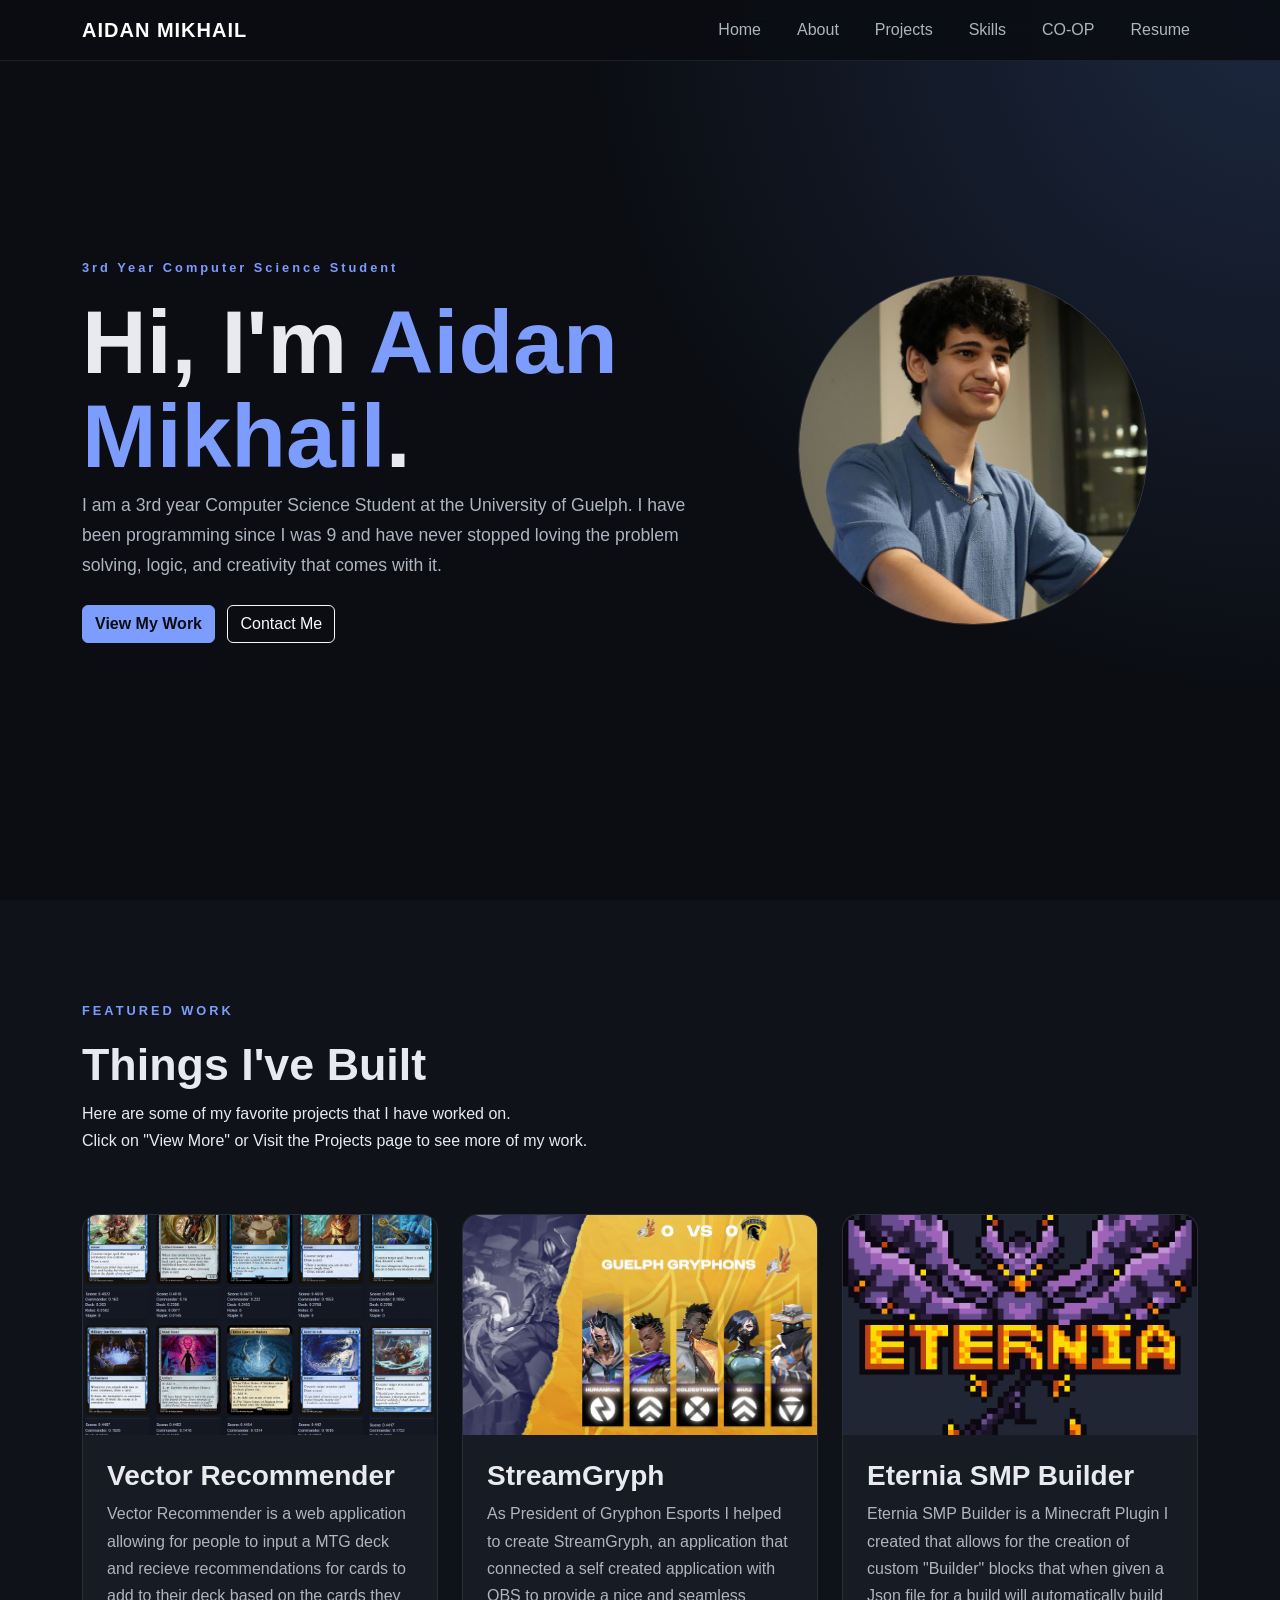
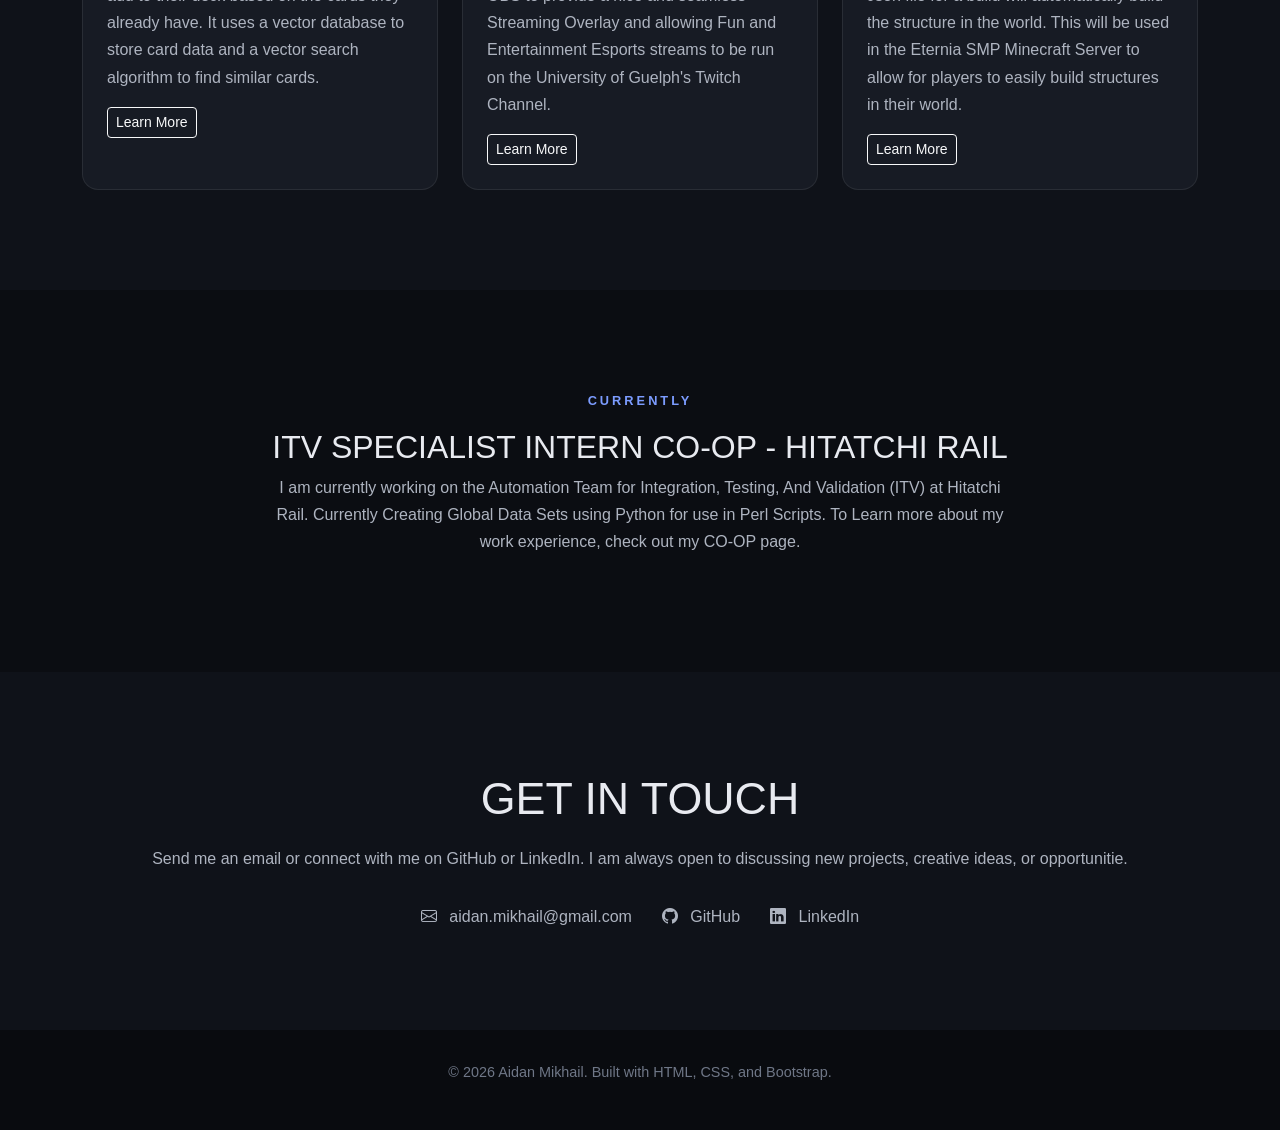
==== commit 9f61ec3e: "Reversed Changes (AI is bad)" ====
--- a/index.html
+++ b/index.html
@@ -1,14 +1,14 @@
 <!DOCTYPE html>
 <html lang="en">
+
 <head>
 
     <meta charset="UTF-8">
 
-    <meta
-        name="viewport"
-        content="width=device-width, initial-scale=1.0">
-
-    <title>Home | Aidan Mikhail</title>
+    <meta name="viewport"
+          content="width=device-width, initial-scale=1.0">
+
+    <title> Portfolio | AIDAN MIKHAIL </title>
 
     <!-- Bootstrap -->
     <link
@@ -21,93 +21,102 @@
         href="https://cdn.jsdelivr.net/npm/bootstrap-icons@1.11.3/font/bootstrap-icons.min.css">
 
     <!-- Custom CSS -->
-    <link
-        rel="stylesheet"
-        href="css/style.css">
-    <link rel="stylesheet" href="css/electric-cursor.css">
+    <link rel="stylesheet" href="css/style.css">
 
 </head>
 
+
 <body>
 
-<!-- =========================================
-     NAVBAR
-========================================= -->
+
+<!-- ================================================= -->
+<!-- NAVIGATION                                        -->
+<!-- ================================================= -->
 
 <nav class="navbar navbar-expand-lg navbar-dark fixed-top">
 
     <div class="container">
 
-        <a
-            class="navbar-brand electric-hover"
-            href="index.html">
-            Aidan Mikhail
+        <a class="navbar-brand fw-bold"
+           href="index.html">
+
+            AIDAN MIKHAIL
+
         </a>
+
 
         <button
             class="navbar-toggler"
             type="button"
             data-bs-toggle="collapse"
-            data-bs-target="#navbarNav"
-            aria-controls="navbarNav"
-            aria-expanded="false"
-            aria-label="Toggle navigation">
+            data-bs-target="#navbarNav">
 
             <span class="navbar-toggler-icon"></span>
 
         </button>
 
-        <div
-            class="collapse navbar-collapse"
-            id="navbarNav">
+
+        <div class="collapse navbar-collapse"
+             id="navbarNav">
 
             <ul class="navbar-nav ms-auto">
 
                 <li class="nav-item">
-                    <a
-                        class="nav-link active electric-hover"
-                        href="index.html">
+                    <a class="nav-link"
+                       href="index.html">
+
                         Home
-                    </a>
-                </li>
-
-                <li class="nav-item">
-                    <a
-                        class="nav-link electric-hover"
-                        href="about.html">
+
+                    </a>
+                </li>
+
+
+                <li class="nav-item">
+                    <a class="nav-link"
+                       href="about.html">
+
                         About
-                    </a>
-                </li>
-
-                <li class="nav-item">
-                    <a
-                        class="nav-link electric-hover"
-                        href="projects.html">
+
+                    </a>
+                </li>
+
+
+                <li class="nav-item">
+                    <a class="nav-link"
+                       href="projects.html">
+
                         Projects
-                    </a>
-                </li>
-
-                <li class="nav-item">
-                    <a
-                        class="nav-link electric-hover"
-                        href="skills.html">
+
+                    </a>
+                </li>
+
+
+                <li class="nav-item">
+                    <a class="nav-link"
+                       href="skills.html">
+
                         Skills
-                    </a>
-                </li>
-
-                <li class="nav-item">
-                    <a
-                        class="nav-link electric-hover"
-                        href="coop.html">
+
+                    </a>
+                </li>
+
+
+                <li class="nav-item">
+                    <a class="nav-link"
+                       href="coop.html">
+
                         CO-OP
-                    </a>
-                </li>
-
-                <li class="nav-item">
-                    <a
-                        class="nav-link electric-hover"
-                        href="resume.html">
+
+                    </a>
+                </li>
+
+
+                <li class="nav-item">
+                    <a class="nav-link"
+                       href="resume.html">
+
                         Resume
+
                     </a>
                 </li>
 
@@ -120,15 +129,19 @@
 </nav>
 
 
-<!-- =========================================
-     HERO
-========================================= -->
-
-<section class="hero">
+
+<!-- ================================================= -->
+<!-- HERO                                              -->
+<!-- ================================================= -->
+
+<section class="hero-section">
 
     <div class="container">
 
-        <div class="row align-items-center">
+        <div class="row align-items-center min-vh-100">
+
+
+            <!-- HERO TEXT -->
 
             <div class="col-lg-7">
 
@@ -136,41 +149,56 @@
                     3rd Year Computer Science Student
                 </p>
 
+
                 <h1>
+
                     Hi, I'm
-                    <span>Aidan Mikhail.</span>
+                    <span>Aidan Mikhail</span>.
+
                 </h1>
 
+
                 <p class="hero-description">
-                    I enjoy building software, solving problems, and
-                    automating things that would otherwise be repetitive
-                    or difficult to do manually.
+
+                    I am a 3rd year Computer Science Student at the University of Guelph. 
+                    I have been programming since I was 9 and have never 
+                    stopped loving the problem solving, logic, and creativity that comes with it.
+
                 </p>
 
-                <div class="hero-buttons">
-
-                    <a
-                        href="projects.html"
-                        class="btn btn-primary electric-hover">
+
+                <div class="mt-4">
+
+                    <a href="projects.html"
+                       class="btn btn-primary me-2">
+
                         View My Work
-                    </a>
-
-                    <a
-                        href="#contact"
-                        class="btn btn-outline-light electric-hover">
+
+                    </a>
+
+
+                    <a href="#contact"
+                       class="btn btn-outline-light">
+
                         Contact Me
+
                     </a>
 
                 </div>
 
             </div>
 
+
+
+            <!-- PROFILE IMAGE -->
+
             <div class="col-lg-5 text-center">
-
-                <img
-                    src="assets/img/profile.jpg"
-                    alt="Aidan Mikhail"
-                    class="hero-image">
+                <div class="profile-image">
+                    <img
+                        src="assets/img/profile.jpg"
+                        alt="IMAGE ERROR">
+
+                </div>
 
             </div>
 
@@ -181,18 +209,19 @@
 </section>
 
 
-<!-- =========================================
-     FEATURED PROJECTS
-========================================= -->
-
-<section class="section" id="projects">
+
+<!-- ================================================= -->
+<!-- FEATURED PROJECTS                                 -->
+<!-- ================================================= -->
+
+<section class="section-padding section-dark">
 
     <div class="container">
 
         <div class="section-heading">
 
             <p class="section-label">
-                PROJECTS
+                FEATURED WORK
             </p>
 
             <h2>
@@ -200,8 +229,8 @@
             </h2>
 
             <p>
-                A few of the projects I've worked on throughout university
-                and in my free time.
+                Here are some of my favorite projects that I have worked on. <br>
+                Click on "View More" or Visit the Projects page to see more of my work.
             </p>
 
         </div>
@@ -209,37 +238,37 @@
 
         <div class="row g-4">
 
-            <!-- Vector Recommender -->
-
-            <div class="col-lg-4">
-
-                <div class="project-card electric-hover">
-
-                    <img
-                        src="assets/img/project-1.jpg"
-                        alt="Vector Recommender">
-
-                    <div class="project-card-body">
-
-                        <span class="project-category">
-                            Machine Learning
-                        </span>
+
+            <!-- PROJECT 1 -->
+
+            <div class="col-md-4">
+
+                <div class="project-card">
+
+                    <div class="project-image">
+
+                        <img
+                            src="assets/img/project-1.jpg"
+                            alt="Vector Recommender">
+
+                    </div>
+
+
+                    <div class="p-4">
 
                         <h3>
                             Vector Recommender
                         </h3>
 
                         <p>
-                            A Magic: The Gathering Commander deck
-                            recommendation system using card embeddings
-                            and multiple scoring dimensions.
+                            Vector Recommender is a web application allowing for people to input a MTG deck and recieve recommendations for cards to add to their deck based on the cards they already have. It uses a vector database to store card data and a vector search algorithm to find similar cards.
                         </p>
 
-                        <a
-                            href="projects.html"
-                            class="project-link electric-hover">
+                        <a href="projects.html"
+                           class="btn btn-sm btn-outline-light">
+
                             Learn More
-                            <i class="bi bi-arrow-right"></i>
+
                         </a>
 
                     </div>
@@ -249,36 +278,39 @@
             </div>
 
 
-            <!-- StreamGryph -->
-
-            <div class="col-lg-4">
-
-                <div class="project-card electric-hover">
-
-                    <img
-                        src="assets/img/project-2.jpg"
-                        alt="StreamGryph">
-
-                    <div class="project-card-body">
-
-                        <span class="project-category">
-                            Web Development
-                        </span>
+
+            <!-- PROJECT 2 -->
+
+            <div class="col-md-4">
+
+                <div class="project-card">
+
+                    <div class="project-image">
+
+                        <img
+                            src="assets/img/project-2.jpg"
+                            alt="StreamGryph">
+
+                    </div>
+
+
+                    <div class="p-4">
 
                         <h3>
                             StreamGryph
                         </h3>
 
                         <p>
-                            A streaming platform project built as part
-                            of my work with Gryphon Gaming.
+
+                            As President of Gryphon Esports I helped to create StreamGryph, an application that connected a self created application with OBS to provide a nice and seamless Streaming Overlay and allowing Fun and Entertainment Esports streams to be run on the University of Guelph's Twitch Channel.
+
                         </p>
 
-                        <a
-                            href="projects.html"
-                            class="project-link electric-hover">
+                        <a href="projects.html"
+                           class="btn btn-sm btn-outline-light">
+
                             Learn More
-                            <i class="bi bi-arrow-right"></i>
+
                         </a>
 
                     </div>
@@ -288,36 +320,39 @@
             </div>
 
 
-            <!-- Eternia SMP Builder -->
-
-            <div class="col-lg-4">
-
-                <div class="project-card electric-hover">
-
-                    <img
-                        src="assets/img/project-3.jpg"
-                        alt="Eternia SMP Builder">
-
-                    <div class="project-card-body">
-
-                        <span class="project-category">
-                            Java / Minecraft
-                        </span>
+
+            <!-- PROJECT 3 -->
+
+            <div class="col-md-4">
+
+                <div class="project-card">
+
+                    <div class="project-image">
+
+                        <img
+                            src="assets/img/project-3.jpg"
+                            alt="Eternia SMP Builder">
+
+                    </div>
+
+
+                    <div class="p-4">
 
                         <h3>
                             Eternia SMP Builder
                         </h3>
 
                         <p>
-                            A Paper plugin designed to make building and
-                            managing structures on a Minecraft server easier.
+
+                            Eternia SMP Builder is a Minecraft Plugin I created that allows for the creation of custom "Builder" blocks that when given a Json file for a build will automatically build the structure in the world. This will be used in the Eternia SMP Minecraft Server to allow for players to easily build structures in their world.
+
                         </p>
 
-                        <a
-                            href="projects.html"
-                            class="project-link electric-hover">
+                        <a href="projects.html"
+                           class="btn btn-sm btn-outline-light">
+
                             Learn More
-                            <i class="bi bi-arrow-right"></i>
+
                         </a>
 
                     </div>
@@ -326,6 +361,7 @@
 
             </div>
 
+
         </div>
 
     </div>
@@ -333,74 +369,82 @@
 </section>
 
 
-<!-- =========================================
-     CURRENT WORK
-========================================= -->
-
-<section class="section section-dark">
-
-    <div class="container">
-
-        <div class="row align-items-center g-5">
-
-            <div class="col-lg-6">
-
-                <p class="section-label">
-                    CURRENTLY
-                </p>
-
-                <h2>
-                    ITV Specialist Intern
-                </h2>
-
-                <h3 class="company-name">
-                    Hitachi Rail
-                </h3>
-
-                <p>
-                    I'm currently working at Hitachi Rail as an ITV
-                    Specialist Intern, where I work on automation for
-                    testing rail signaling systems.
-                </p>
-
-                <p>
-                    My work has involved Python, Perl, automated testing,
-                    data processing, and working with existing systems
-                    and codebases.
-                </p>
-
-                <a
-                    href="coop.html"
-                    class="btn btn-primary electric-hover">
-                    View My CO-OP
-                </a>
-
-            </div>
-
-            <div class="col-lg-6">
-
-                <div class="work-card electric-hover">
-
-                    <div class="work-icon">
-                        <i class="bi bi-train-front"></i>
-                    </div>
-
-                    <div>
-
-                        <h3>
-                            Automation & Testing
-                        </h3>
-
-                        <p>
-                            Building software to help automate large and
-                            complex tests for railway signaling systems.
-                        </p>
-
-                    </div>
-
-                </div>
-
-            </div>
+
+<!-- ================================================= -->
+<!-- QUICK INTRODUCTION                               -->
+<!-- ================================================= -->
+
+<section class="section-padding">
+
+    <div class="container text-center">
+
+        <p class="section-label">
+            CURRENTLY
+        </p>
+
+        <h2>
+            ITV SPECIALIST INTERN CO-OP - HITATCHI RAIL
+        </h2>
+
+        <p class="mx-auto content-limit">
+
+            I am currently working on the Automation Team for Integration, Testing, And Validation (ITV) at Hitatchi Rail. Currently Creating Global Data Sets using Python for use in Perl Scripts. To Learn more about my work experience, check out my CO-OP page.
+
+        </p>
+
+    </div>
+
+</section>
+
+
+
+<!-- ================================================= -->
+<!-- CONTACT                                           -->
+<!-- ================================================= -->
+
+<section id="contact"
+         class="contact-section section-dark">
+
+    <div class="container text-center">
+
+        <h2>
+            GET IN TOUCH
+        </h2>
+
+        <p>
+
+            Send me an email or connect with me on GitHub or LinkedIn. I am always open to discussing new projects, creative ideas, or opportunitie.
+
+        </p>
+
+
+        <div class="contact-links">
+
+            <a href="mailto:aidan.mikhail@gmail.com">
+
+                <i class="bi bi-envelope"></i>
+
+                aidan.mikhail@gmail.com
+
+            </a>
+
+
+            <a href="https://github.com/AidanMikhail">
+
+                <i class="bi bi-github"></i>
+
+                GitHub
+
+            </a>
+
+
+            <a href="https://www.linkedin.com/in/aidan-mikhail/">
+
+                <i class="bi bi-linkedin"></i>
+
+                LinkedIn
+
+            </a>
 
         </div>
 
@@ -409,97 +453,17 @@
 </section>
 
 
-<!-- =========================================
-     CONTACT
-========================================= -->
-
-<section
-    class="section contact-section"
-    id="contact">
-
-    <div class="container">
-
-        <div class="section-heading">
-
-            <p class="section-label">
-                CONTACT
-            </p>
-
-            <h2>
-                Let's Connect
-            </h2>
-
-            <p>
-                Feel free to reach out if you'd like to talk about a
-                project, opportunity, or just say hello.
-            </p>
-
-        </div>
-
-        <div class="contact-links">
-
-            <a
-                href="mailto:aidan.mikhail@gmail.com"
-                class="contact-link electric-hover">
-
-                <i class="bi bi-envelope"></i>
-
-                <span>
-                    aidan.mikhail@gmail.com
-                </span>
-
-            </a>
-
-
-            <a
-                href="https://github.com/AidanMikhail"
-                target="_blank"
-                rel="noopener noreferrer"
-                class="contact-link electric-hover">
-
-                <i class="bi bi-github"></i>
-
-                <span>
-                    GitHub
-                </span>
-
-            </a>
-
-
-            <a
-                href="https://www.linkedin.com/in/aidan-mikhail/"
-                target="_blank"
-                rel="noopener noreferrer"
-                class="contact-link electric-hover">
-
-                <i class="bi bi-linkedin"></i>
-
-                <span>
-                    LinkedIn
-                </span>
-
-            </a>
-
-        </div>
-
-    </div>
-
-</section>
-
-
-<!-- =========================================
-     FOOTER
-========================================= -->
+
+<!-- ================================================= -->
+<!-- FOOTER                                            -->
+<!-- ================================================= -->
 
 <footer>
 
-    <div class="container">
+    <div class="container text-center">
 
         <p>
-            © 2026 Aidan Mikhail
-        </p>
-
-        <p>
+            © 2026 Aidan Mikhail.
             Built with HTML, CSS, and Bootstrap.
         </p>
 
@@ -508,13 +472,13 @@
 </footer>
 
 
-<!-- Bootstrap JS -->
+
+<!-- Bootstrap JavaScript -->
 
 <script
     src="https://cdn.jsdelivr.net/npm/bootstrap@5.3.3/dist/js/bootstrap.bundle.min.js">
 </script>
 
-<script src="js/electric-cursor.js"></script>
-
 </body>
+
 </html>
